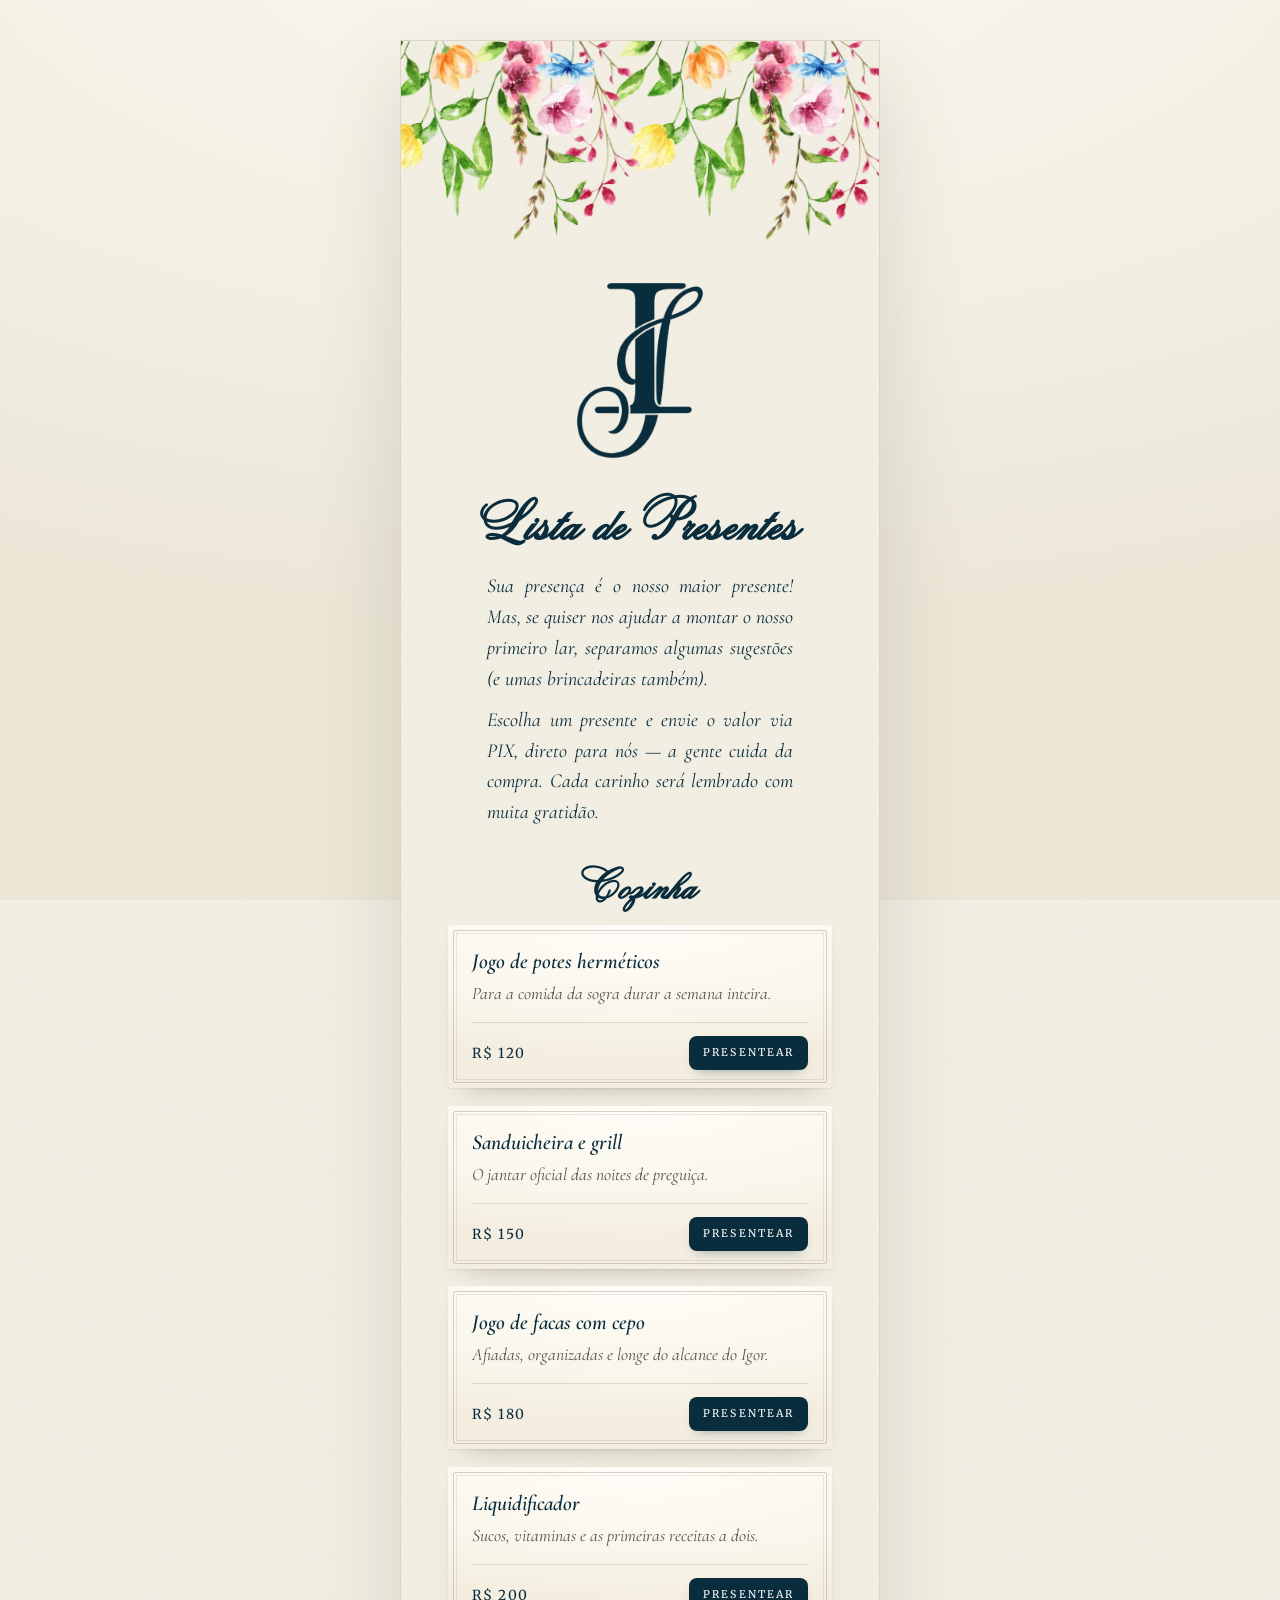
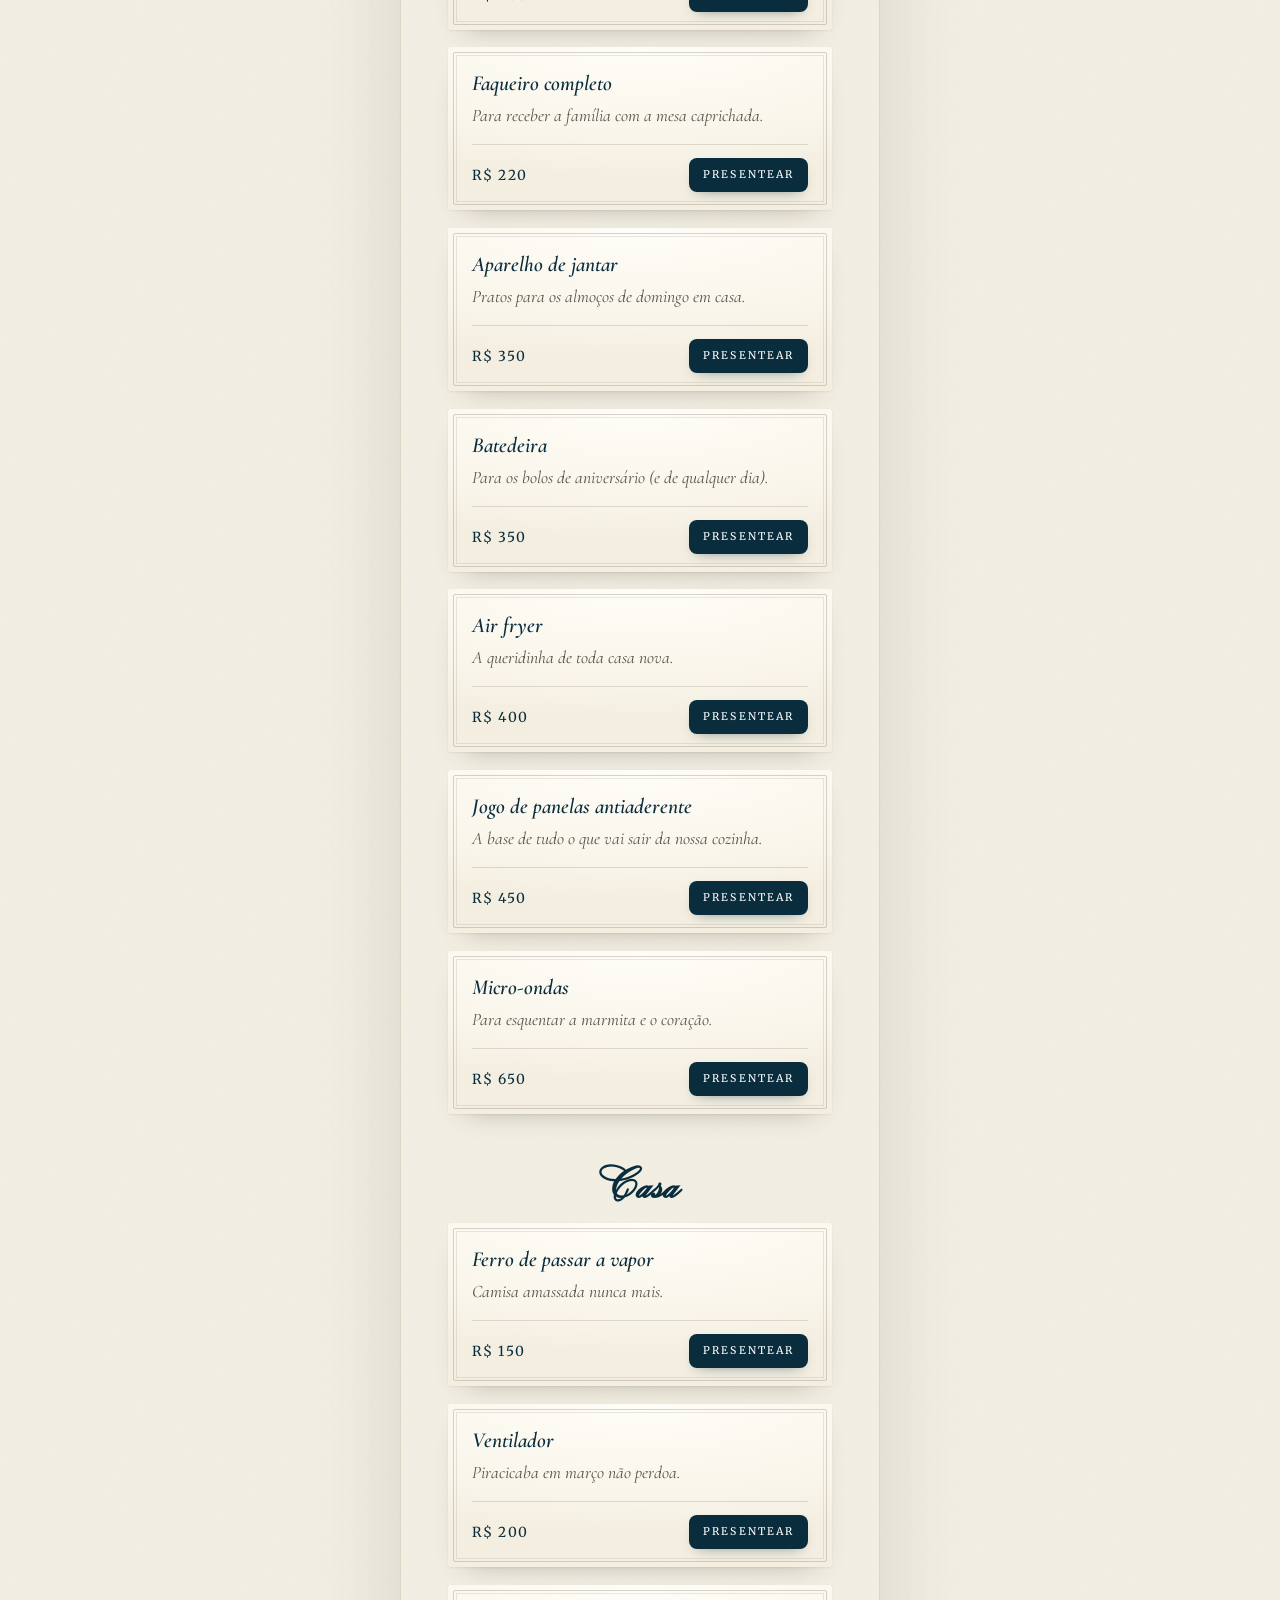
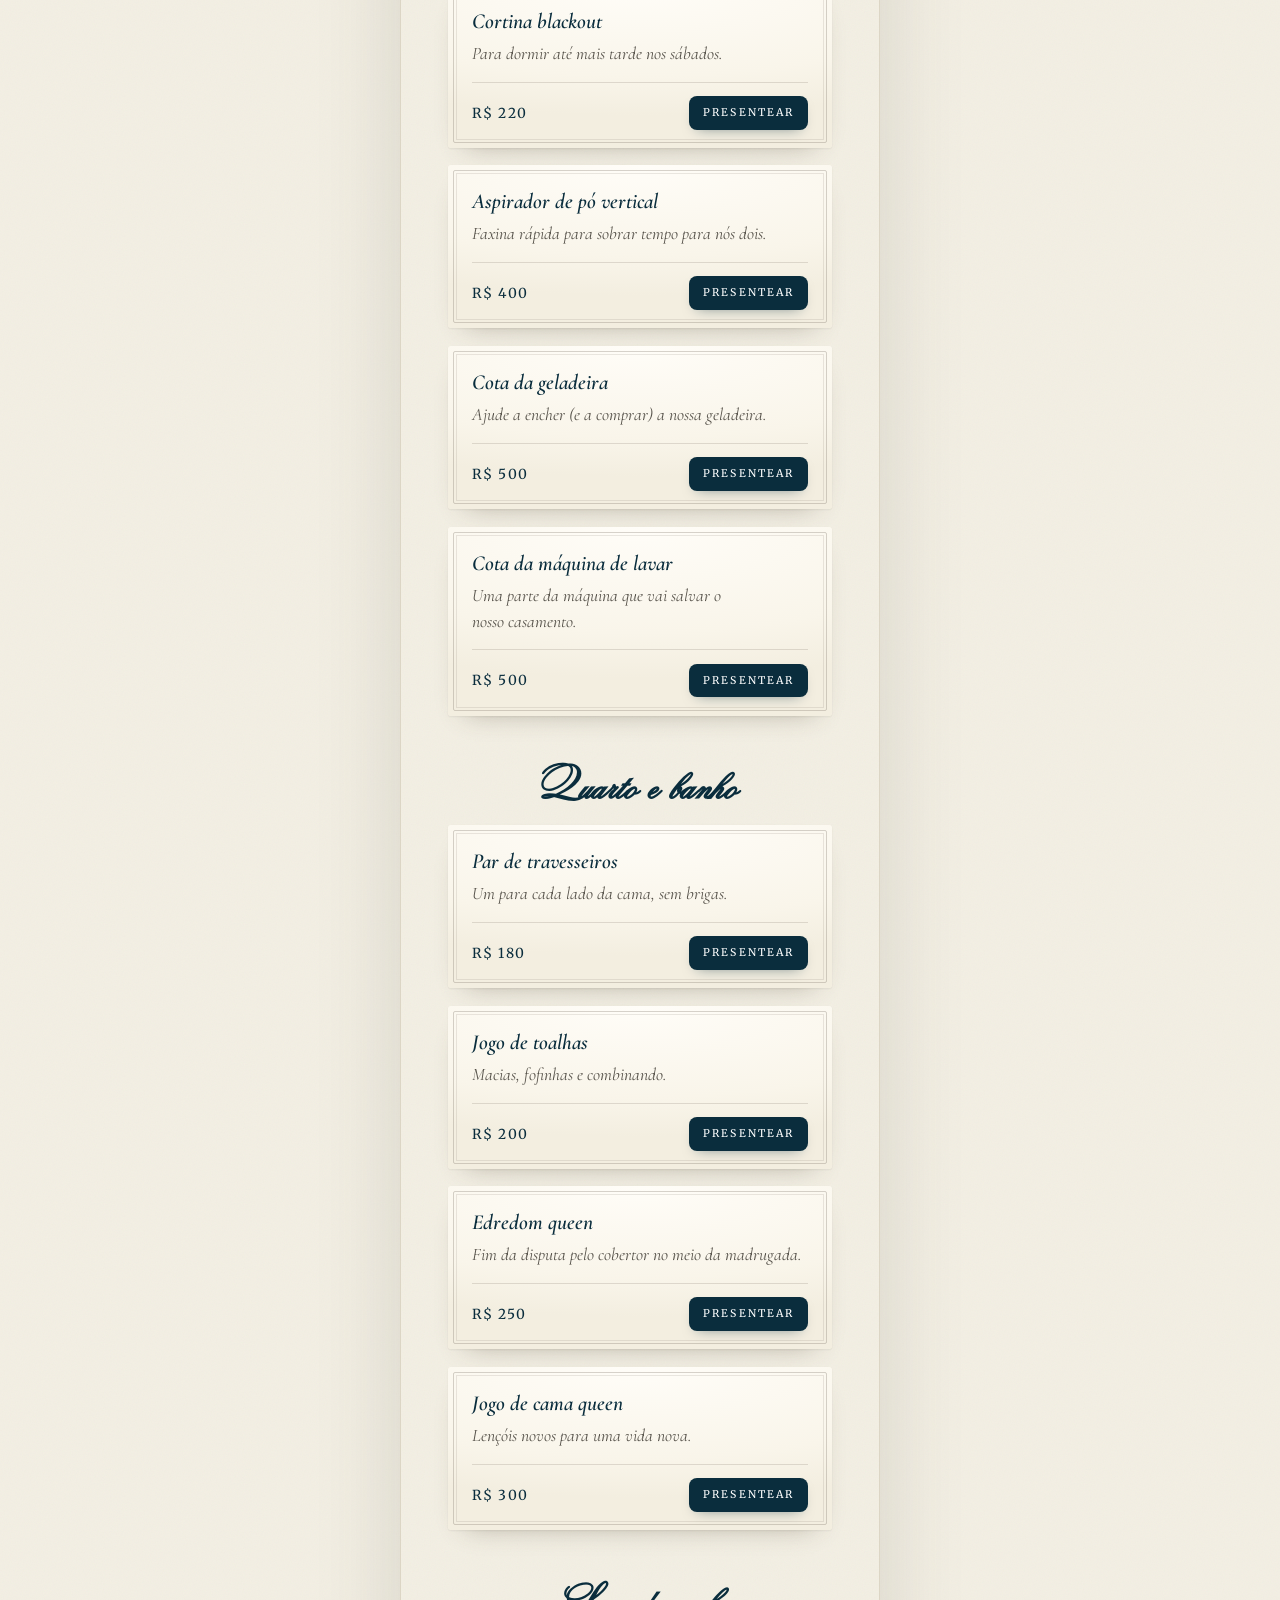
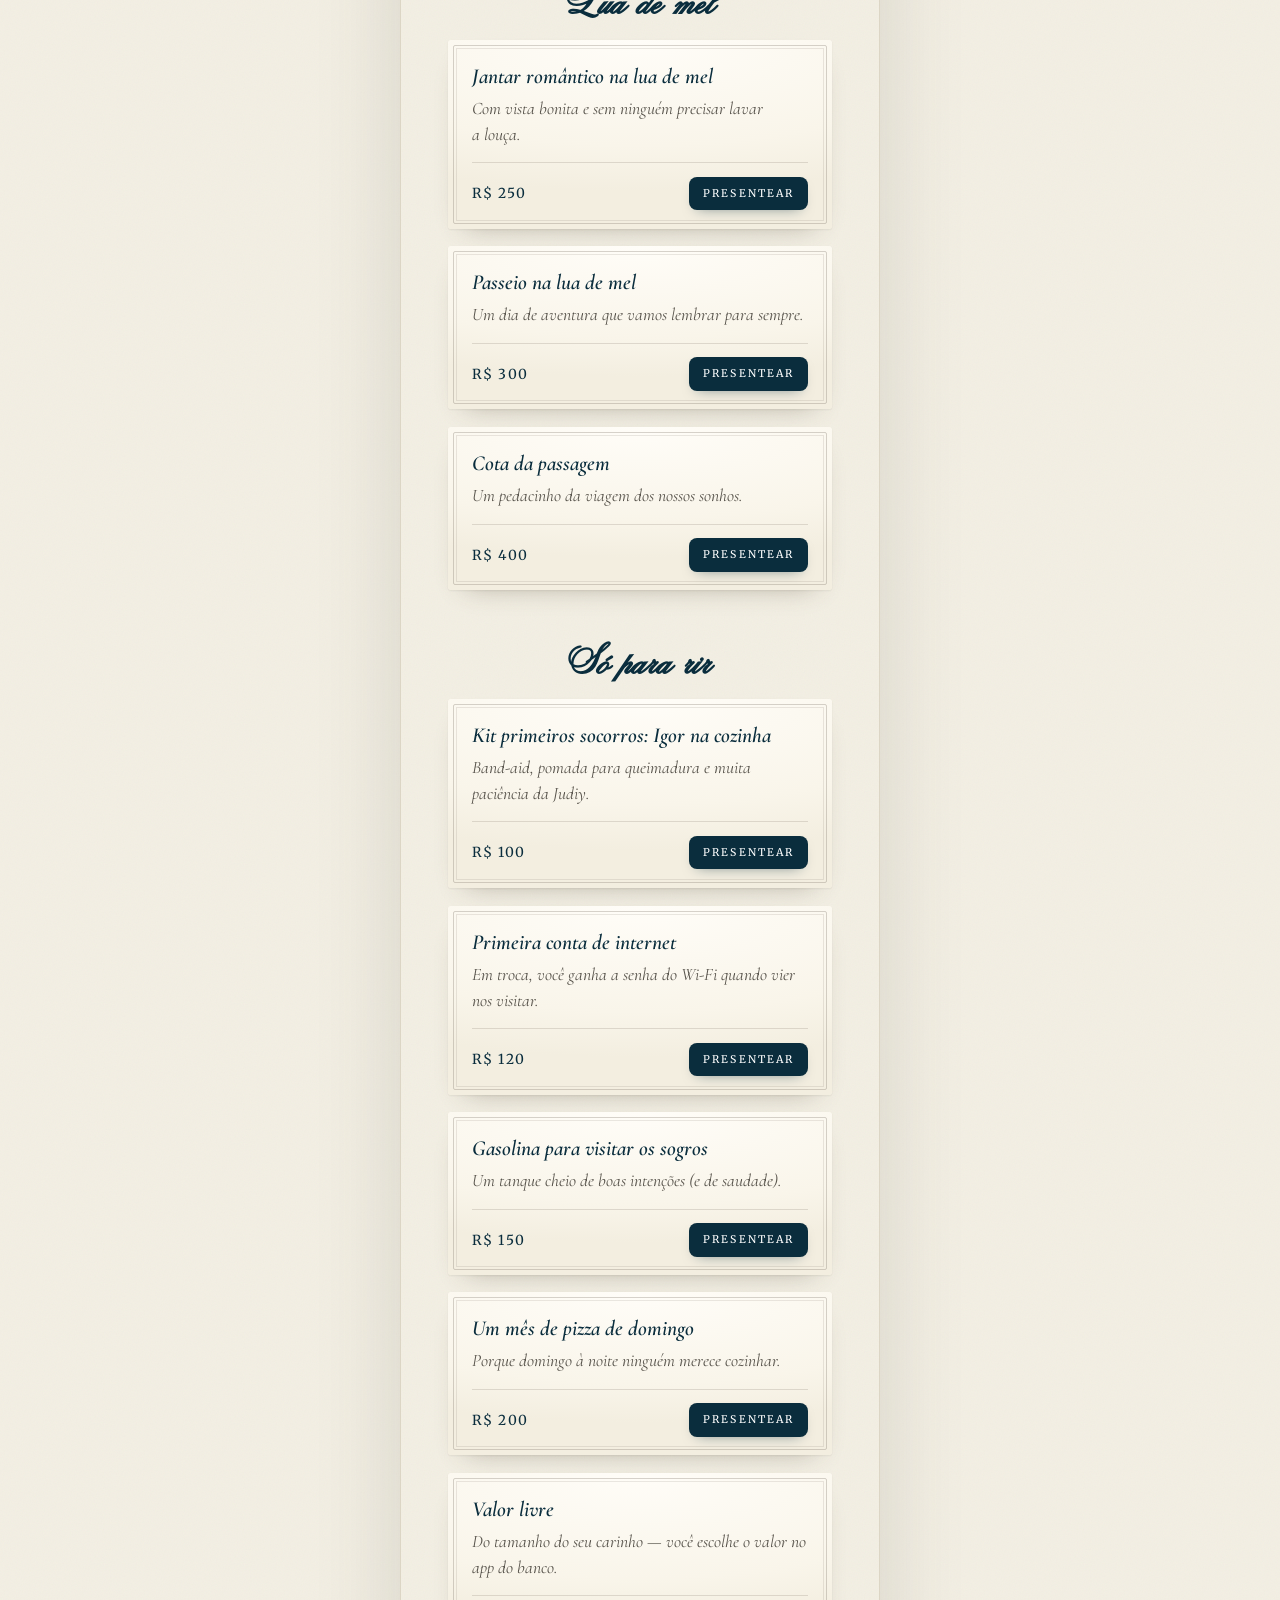
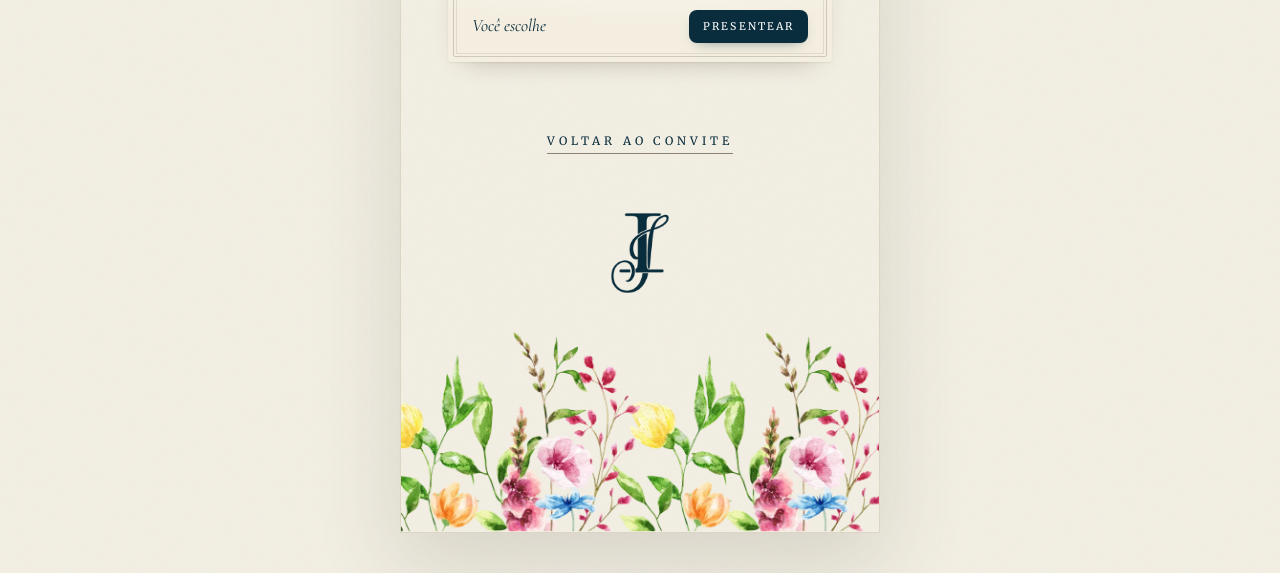
==== presentes.html @ 15fc16ef "Gift list page with PIX payments New presentes.html: gifts grouped by category (kitchen, home, bedro" ====
<!doctype html>
<html lang="pt-BR">
<head>
  <meta charset="utf-8" />
  <meta name="viewport" content="width=device-width, initial-scale=1" />
  <title>Judiy &amp; Igor · Lista de Presentes</title>
  <meta name="description" content="Lista de presentes de Judiy & Igor — presenteie os noivos via PIX." />
  <link rel="icon" href="favicon.svg" type="image/svg+xml" />

  <!-- Fonts -->
  <link rel="preconnect" href="https://fonts.googleapis.com" />
  <link rel="preconnect" href="https://fonts.gstatic.com" crossorigin />
  <link href="https://fonts.googleapis.com/css2?family=Cormorant+Garamond:ital,wght@0,400;0,500;0,600;1,400;1,500;1,700&family=Merriweather:wght@300;400;700&family=Pinyon+Script&display=swap" rel="stylesheet" />

  <!-- Styles -->
  <link rel="stylesheet" href="css/reset.css" />
  <link rel="stylesheet" href="css/tokens.css" />
  <link rel="stylesheet" href="css/styles.css" />
  <link rel="stylesheet" href="css/animations.css" />
  <link rel="stylesheet" href="css/presentes.css" />
</head>
<body>
  <main class="page" id="page">

    <!-- ---------- Cabeçalho ---------- -->
    <section class="section gifts-head reveal" aria-label="Lista de presentes">
      <img class="welcome__topo" src="assets/img/flores-topo.webp" alt="" aria-hidden="true" width="1000" height="425" decoding="async">
      <a class="welcome__logo" href="index.html" aria-label="Voltar ao convite"><img src="assets/img/logo.webp" alt="Judiy & Igor" width="355" height="480" decoding="async"></a>
      <h1 class="script-title gifts-head__title">Lista de Presentes</h1>
      <div class="gifts-head__message">
        <p class="welcome__text">
          Sua presença é o nosso maior presente! Mas, se quiser nos ajudar a montar
          o nosso primeiro lar, separamos algumas sugestões (e umas brincadeiras&nbsp;também).
        </p>
        <p class="welcome__text">
          Escolha um presente e envie o valor via PIX, direto para nós — a gente cuida
          da compra. Cada carinho será lembrado com muita&nbsp;gratidão.
        </p>
      </div>
    </section>

    <!-- ---------- Lista (preenchida por js/presentes.js) ---------- -->
    <section class="section gifts" aria-label="Presentes">
      <div class="gift-groups" id="gift-list"></div>
    </section>

    <!-- ---------- Rodapé ---------- -->
    <section class="section rsvp gifts-foot reveal" aria-label="Rodapé">
      <a class="text-link" href="index.html">Voltar ao convite</a>
      <img class="crest" src="assets/img/logo.webp" alt="" width="355" height="480" decoding="async">
      <div class="rodape-flores" aria-hidden="true"><img src="assets/img/flores-topo.webp" alt="" width="1000" height="425" loading="lazy" decoding="async"></div>
    </section>
  </main>

  <!-- ---------- Modal PIX ---------- -->
  <dialog class="pix" id="pix-dialog" aria-labelledby="pix-title">
    <div class="pix__body">
      <button class="pix__close" type="button" aria-label="Fechar">&times;</button>
      <p class="eyebrow">Você escolheu</p>
      <h2 class="pix__title" id="pix-title" tabindex="-1" autofocus></h2>
      <p class="pix__value" id="pix-value"></p>

      <div class="pix__qr" id="pix-qr" data-pix-ready></div>
      <p class="pix__hint" data-pix-ready>
        No app do seu banco, escolha <em>PIX&nbsp;→ Ler&nbsp;QR&nbsp;code</em>, ou copie o código
        abaixo e use <em>PIX Copia e&nbsp;Cola</em>.
      </p>
      <button class="btn btn--solid" id="pix-copy" type="button" data-pix-ready>Copiar código PIX</button>
      <p class="pix__key" data-pix-ready>Chave PIX: <span id="pix-key"></span></p>

      <p class="pix__hint" data-pix-soon hidden>Os dados do PIX estarão disponíveis em breve. Volte aqui mais pertinho da&nbsp;data!</p>

      <p class="signature pix__thanks">Muito obrigado!</p>
    </div>
  </dialog>

  <!-- Scripts -->
  <script src="js/config.js"></script>
  <script src="js/vendor/qrcode.js"></script>
  <script src="js/presentes.js"></script>
  <script src="js/reveal.js"></script>
</body>
</html>
---- css/tokens.css ----
/* ============================================================
   Design tokens — cores, tipografia, espaçamento
   ============================================================ */

/* Citadel Script — fonte premium (uso pessoal), auto-hospedada.
   Coloque o arquivo em assets/fonts/. Enquanto não existir, cai no fallback (Pinyon Script). */
@font-face {
  font-family: "Citadel Script";
  src: url("../assets/fonts/citadel-script.otf") format("opentype"),
       url("../assets/fonts/citadel-script.woff2") format("woff2"),
       url("../assets/fonts/citadel-script.ttf") format("truetype");
  font-weight: 400;
  font-style: normal;
  font-display: swap;
}

:root {
  /* ---- Paleta (papel marfim, taupe, marrom, tinta) ---- */
  --paper: #f3efe3;
  --paper-2: #ebe6d6;
  --paper-3: #e4ddc9;
  --taupe: #8b8175;
  --taupe-deep: #6f6559;
  /* "sage" agora é marrom — o casal pediu sem verde (mantido o nome p/ não quebrar refs) */
  --sage: #8c8175;
  --sage-deep: #6e6155;
  --sage-soft: #c2b7a5;
  --ink: #0A2D3D;
  --ink-soft: #57534b;
  --muted: #6e6a61;
  --line: #cfc7b3;

  /* metais (molduras prateadas) */
  --silver-1: #d9d9d9;
  --silver-2: #a9aaa6;
  --silver-3: #7c7d79;
  --silver-hi: #f4f4f2;

  /* ---- Tipografia (3 famílias: script + serifa + serifa caps) ---- */
  --font-script: "Citadel Script", "Pinyon Script", cursive;
  --font-calli: "Citadel Script", "Pinyon Script", cursive;
  --font-caps: "Merriweather", Georgia, serif;
  --font-body: "Cormorant Garamond", "EB Garamond", Georgia, serif;

  /* ---- Escala tipográfica ---- */
  --fs-caps-sm: 0.72rem;
  --fs-caps: 0.86rem;
  --fs-body: 1.12rem;
  --fs-body-lg: 1.28rem;
  --fs-script-sm: 2.6rem;
  --fs-script: 3.4rem;
  --fs-calli: 3.4rem;
  --fs-countdown: 2.6rem;

  /* letter-spacing p/ caps gravadas */
  --track-caps: 0.28em;
  --track-caps-sm: 0.34em;

  /* ---- Layout ---- */
  --page-max: 30rem;      /* ~480px — leitura de microsite */
  --gutter: 1.5rem;
  --section-y: 5rem;
  --radius: 3px;

  /* ---- Movimento ---- */
  --ease: cubic-bezier(0.22, 0.61, 0.36, 1);
  --reveal-dur: 0.9s;
}

@media (min-width: 40rem) {
  :root {
    --fs-calli: 4rem;
    --fs-countdown: 2.9rem;
    --section-y: 6rem;
  }
}
---- css/styles.css ----
/* ============================================================
   styles.css — layout + seções (mobile-first)
   ============================================================ */

/* ---------- Base ---------- */
body {
  text-wrap: pretty; /* evita palavra sozinha na última linha (navegadores novos) */
  font-family: var(--font-body);
  font-size: var(--fs-body);
  color: var(--ink);
  background-color: var(--paper);
  background-image:
    radial-gradient(120% 80% at 50% -10%, #faf7ee 0%, var(--paper) 55%, var(--paper-2) 100%),
    url("data:image/svg+xml,%3Csvg xmlns='http://www.w3.org/2000/svg' width='140' height='140'%3E%3Cfilter id='n'%3E%3CfeTurbulence type='fractalNoise' baseFrequency='0.85' numOctaves='2' stitchTiles='stitch'/%3E%3C/filter%3E%3Crect width='100%25' height='100%25' filter='url(%23n)' opacity='0.045'/%3E%3C/svg%3E");
  background-attachment: fixed, scroll;
}

body.is-locked {
  overflow: hidden;
  height: 100vh;
}

.svg-sprite {
  position: absolute;
  width: 0;
  height: 0;
  overflow: hidden;
}

html {
  scroll-behavior: smooth;
}
@media (prefers-reduced-motion: reduce) {
  html { scroll-behavior: auto; }
}

/* ---------- Typographic helpers ---------- */
.eyebrow {
  font-family: var(--font-caps);
  text-transform: uppercase;
  letter-spacing: var(--track-caps);
  font-size: var(--fs-caps-sm);
  color: var(--ink);
  font-weight: 500;
}

.script-title {
  font-family: var(--font-calli);
  font-weight: 700;
  font-size: var(--fs-calli);
  line-height: 0.95;
  color: var(--ink);
  font-variant-ligatures: common-ligatures;
}

.signature {
  font-family: var(--font-script);
  font-size: clamp(1.9rem, 8.5vw, 3.2rem);
  line-height: 1.25;
  color: var(--ink);
  margin-top: 0.15em;
  padding-inline: 0.3em;
  max-width: 100%;
  white-space: nowrap;
}

/* ampersand inside script names — Citadel Script (mesma fonte do nome) */
.amp {
  font-family: var(--font-script);
  font-style: normal;
}

.info-lead {
  font-family: var(--font-body);
  font-style: italic;
  font-size: var(--fs-body-lg);
  color: var(--ink);
}
.info-body {
  font-style: italic;
  color: var(--ink);
  line-height: 1.7;
}

/* CTA link (CLICK HERE) */
.btn {
  display: inline-block;
  font-family: var(--font-caps);
  text-transform: uppercase;
  letter-spacing: var(--track-caps-sm);
  font-size: var(--fs-caps-sm);
  color: var(--ink);
  padding: 0.5em 0.2em 0.35em;
  border-bottom: 1px solid var(--sage);
  transition: color 0.3s var(--ease), border-color 0.3s var(--ease), letter-spacing 0.3s var(--ease);
}
.btn:hover,
.btn:focus-visible {
  color: var(--ink);
  border-color: var(--ink);
  letter-spacing: calc(var(--track-caps-sm) + 0.04em);
}

/* ---------- Page & sections ---------- */
.page {
  max-width: var(--page-max);
  margin: 0 auto;
}

.section {
  padding: var(--section-y) var(--gutter);
  text-align: center;
  display: flex;
  flex-direction: column;
  align-items: center;
  gap: 1rem;
}

/* ============================================================
   Envelope gate
   ============================================================ */
.gate {
  position: fixed;
  inset: 0;
  z-index: 100;
  display: grid;
  place-items: center;
  padding: 2rem 1.5rem;
  background:
    radial-gradient(100% 75% at 50% 40%, #33322e 0%, #1c1b18 55%, #0d0c0b 100%);
  opacity: 1;
  /* espera a aba abrir, o cartão sair e o envelope sair de cena */
  transition: opacity 0.6s var(--ease) 2.1s;
}
/* o envelope sai de cena antes do fundo esmaecer — assim a página
   nunca aparece "através" do envelope semitransparente */
.gate.is-leaving .envelope {
  opacity: 0;
  transform: translateY(-14px) scale(0.97);
  transition: opacity 0.4s ease 1.85s, transform 0.5s var(--ease) 1.85s;
}
.gate__eyebrow,
.gate__names,
.gate__divider,
.gate__hint { transition: opacity 0.4s var(--ease); }
.gate.is-leaving :is(.gate__eyebrow, .gate__names, .gate__divider, .gate__hint) {
  opacity: 0;
  animation: none;
}

.gate.is-leaving {
  opacity: 0;
  pointer-events: none;
}
.gate[hidden] { display: none; }

.gate__inner {
  display: flex;
  flex-direction: column;
  align-items: center;
  gap: 1.2rem;
  text-align: center;
  color: #f2efe6;
}
.gate__eyebrow { color: #cbc7ba; }
.gate__hint {
  color: #cbc7ba;
  animation: pulse 2.4s ease-in-out infinite;
}
.gate__names {
  font-family: var(--font-script);
  font-weight: 400;
  font-size: clamp(2.1rem, 10vw, 4.4rem);
  line-height: 1.1;
  color: #f5f2ea;
  text-shadow: 0 2px 22px rgba(0, 0, 0, 0.4);
  padding-inline: 0.15em;
  max-width: 100%;
  white-space: nowrap;
}
.gate__divider {
  width: min(70%, 220px);
  height: auto;
  color: #9a9488;
  margin-top: 0.4rem;
}

/* the envelope object */
.envelope {
  position: relative;
  width: min(82vw, 350px);
  aspect-ratio: 1.42 / 1;
  margin: 0.6rem 0;
  perspective: 1100px;
  filter: drop-shadow(0 26px 44px rgba(0, 0, 0, 0.55));
  transition: transform 0.6s var(--ease);
}
.envelope:hover { transform: translateY(-5px); }

/* Camadas, de trás pra frente (como um envelope de papel visto pelo lado da aba):
   back (interior) → card (cartão dentro) → front (dobras laterais) → lip (dobra de baixo) → flap (aba + selo) */
.envelope__back {
  position: absolute;
  inset: 0;
  border-radius: 3px;
  background: linear-gradient(180deg, #ddd5c1 0%, #e8e1cf 45%, #efe9da 100%);
  box-shadow: inset 0 10px 16px -10px rgba(80, 70, 52, 0.28);
  z-index: 1;
}

/* cartão do convite — sai de dentro quando a aba abre */
.envelope__card {
  position: absolute;
  left: 7%;
  right: 7%;
  top: 6%;
  height: 88%;
  border-radius: 3px;
  background: radial-gradient(120% 80% at 50% 0%, #fffdf8 0%, #f9f5ea 70%, #f3eee0 100%);
  box-shadow: 0 -2px 10px rgba(80, 70, 52, 0.18);
  z-index: 2;
  display: flex;
  justify-content: center;
  overflow: hidden;
  /* logo logo abaixo das flores (faixa = 86% da largura × 265/1000) */
  padding-top: 24.5%;
  transition: transform 0.95s var(--ease) 0.75s;
}
/* mesmas flores da home — só a parte de cima (os botões), com as hastes
   esmaecendo, para caber no trecho do cartão que sai do envelope */
.envelope__card-flores {
  position: absolute;
  top: 0;
  left: 0;
  width: 100%;
  height: auto;
  aspect-ratio: 1000 / 265;
  object-fit: cover;
  object-position: top;
  -webkit-mask-image: linear-gradient(180deg, #000 72%, transparent 100%);
  mask-image: linear-gradient(180deg, #000 72%, transparent 100%);
  z-index: 1;
}
.envelope__card::before {
  /* fio duplo de papelaria */
  content: "";
  position: absolute;
  inset: 5px;
  border: 1px solid rgba(139, 129, 117, 0.35);
  outline: 1px solid rgba(139, 129, 117, 0.18);
  outline-offset: -4px;
  border-radius: 2px;
}
.envelope__card-logo {
  width: 17%;
  height: auto;
  align-self: flex-start;
}
.envelope.is-open .envelope__card { transform: translateY(-47%); }

/* dobras laterais: tudo menos o triângulo de cima (a boca do envelope) */
.envelope__front {
  position: absolute;
  inset: 0;
  border-radius: 3px;
  clip-path: polygon(0 0, 50% 52%, 100% 0, 100% 100%, 0 100%);
  background: radial-gradient(120% 90% at 50% 0%, #fdfbf5 0%, #f4eee0 55%, #ece5d3 100%);
  z-index: 3;
}

.envelope__lip {
  position: absolute;
  left: 0;
  bottom: 0;
  width: 100%;
  height: 56%;
  clip-path: polygon(0 100%, 100% 100%, 50% 0);
  background: linear-gradient(180deg, #f2ecdd 0%, #e5ddca 100%);
  z-index: 4;
}

/* aba: duas faces (fora / forro) + o selo preso na ponta */
.envelope__flap {
  position: absolute;
  left: 0;
  top: 0;
  width: 100%;
  height: 55%;
  transform-origin: top center;
  transform-style: preserve-3d;
  transform: rotateX(0deg);
  z-index: 6;
  transition: transform 1s cubic-bezier(0.55, 0.05, 0.3, 1), z-index 0s linear 0.55s;
}
.envelope.is-open .envelope__flap {
  transform: rotateX(-180deg);
  z-index: 0;
}
.envelope__flap-outer,
.envelope__flap-inner {
  position: absolute;
  inset: 0;
  clip-path: polygon(0 0, 100% 0, 50% 100%);
  backface-visibility: hidden;
  -webkit-backface-visibility: hidden;
}
.envelope__flap-outer {
  background: linear-gradient(178deg, #f8f4e9 0%, #efe8d7 62%, #e2dac6 100%);
}
.envelope__flap-inner {
  /* forro da aba — aparece quando ela vira */
  background: linear-gradient(0deg, #e9e2d0 0%, #ddd5c1 100%);
  /* espelha na horizontal (o triângulo é simétrico): a própria aba já
     vira na vertical ao abrir — espelhar em X aqui deixava a ponta pra baixo */
  transform: rotateY(180deg);
}

/* lacre de cera — preso na ponta da aba, sai inteiro junto com ela */
.envelope__seal {
  position: absolute;
  left: 50%;
  top: 100%;
  width: 22%;
  aspect-ratio: 1;
  transform: translate(-50%, -50%) translateZ(1px);
  backface-visibility: hidden;
  -webkit-backface-visibility: hidden;
  pointer-events: none;
  filter:
    drop-shadow(0 1px 1px rgba(18, 32, 70, 0.35))
    drop-shadow(0 4px 7px rgba(70, 60, 42, 0.32));
}
.envelope__seal img {
  display: block;
  width: 100%;
  height: 100%;
}

/* brilho que passa pela cera no hover */
.envelope__seal::after {
  content: "";
  position: absolute;
  inset: 0;
  background: linear-gradient(115deg, transparent 38%, rgba(255, 255, 255, 0.34) 50%, transparent 62%) no-repeat;
  background-size: 260% 100%;
  background-position: 130% 0;
  -webkit-mask: url("../assets/img/selo.webp") center / contain no-repeat;
  mask: url("../assets/img/selo.webp") center / contain no-repeat;
  transition: background-position 0.9s var(--ease);
}
.envelope:hover .envelope__seal::after { background-position: -30% 0; }

/* ============================================================
   Welcome
   ============================================================ */
.welcome { padding-top: 0; gap: 1.4rem; }
/* flores do topo: de ponta a ponta, encostadas no topo da página */
.welcome__topo {
  display: block;
  align-self: stretch;
  width: auto;
  max-width: none;
  height: auto;
  margin-inline: calc(-1 * var(--gutter));
}
/* logo entre as flores e o texto: 1.4rem (gap) + 0.6rem de cada lado */
.welcome__logo {
  display: block;
  width: min(34%, 140px);
  height: auto;
  margin-block: 0.6rem;
}
.welcome__message {
  display: flex;
  flex-direction: column;
  gap: 0.65rem;
  width: min(92%, 34ch);
}
.locket { width: min(92%, 360px); }
.locket__photo {
  width: 100%;
  height: auto;
  border-radius: 6px;
  filter: drop-shadow(0 16px 28px rgba(70, 66, 58, 0.24));
}
.locket__svg { width: min(83%, 300px); height: auto; margin: 0 auto; }
.locket__svg[hidden] { display: none; }
.welcome__text {
  font-style: italic;
  font-size: 1.24rem;
  color: var(--ink);
  line-height: 1.55;
  text-align: justify;
  text-align-last: left;
}
.welcome__text--em { color: var(--ink); }
.welcome__quote {
  margin-top: 0.5rem;
  font-style: italic;
  font-weight: 700;
  font-size: var(--fs-body-lg);
  color: var(--ink);
  line-height: 1.4;
}
.welcome__signoff { margin-top: 0.6rem; }

/* ============================================================
   Countdown
   ============================================================ */
.countdown { gap: 0.9rem; padding-block: 3.2rem; }
.cd-arranjo-frame { width: min(86%, 340px); }
.cd-arranjo {
  display: block;
  width: 100%;
  height: auto;
  opacity: 0.9;
}
.cd-arranjo--flip { transform: rotate(180deg); }
.countdown__title {
  font-size: clamp(1.55rem, 6.6vw, 2.2rem);
  color: var(--ink);
  white-space: nowrap;
}

.countdown__clock {
  display: flex;
  align-items: flex-start;
  justify-content: center;
  gap: 0.5rem;
  color: var(--ink);
}
.cd-unit {
  display: flex;
  flex-direction: column;
  align-items: center;
  min-width: 3.4rem;
}
.cd-num {
  font-family: var(--font-body);
  font-weight: 600;
  font-size: var(--fs-countdown);
  line-height: 1;
  font-variant-numeric: tabular-nums;
  color: var(--ink);
}
.cd-label {
  font-family: var(--font-caps);
  text-transform: uppercase;
  letter-spacing: 0.16em;
  font-size: 0.6rem;
  color: var(--ink);
  margin-top: 0.5rem;
}
.cd-colon {
  font-size: calc(var(--fs-countdown) * 0.8);
  color: var(--ink);
  line-height: 1.1;
}

/* ============================================================
   The Details (CTA card)
   ============================================================ */
.details {
  background: var(--ink);
  color: var(--paper);
  gap: 1.1rem;
  padding-block: 2.6rem;
}
.details__title {
  font-family: var(--font-body);
  font-weight: 400;
  font-size: 1.45rem;
  text-transform: uppercase;
  letter-spacing: 0.3em;
  margin-right: -0.3em; /* compensa o tracking da última letra p/ centralizar */
  color: var(--paper);
}
.details__rule {
  display: block;
  width: 2.8rem;
  height: 1px;
  background: currentColor;
  opacity: 0.7;
}
.details__text {
  font-family: var(--font-body);
  font-size: 1.45rem;
  line-height: 1.3;
  color: var(--paper);
}
.details__text em { font-style: italic; }

/* ============================================================
   Our Story
   ============================================================ */
.story {
  background: var(--ink);
  color: #f3efe4;
  gap: 1.4rem;
}
.story .script-title { color: #f4f1e8; }
.story__message {
  display: flex;
  flex-direction: column;
  gap: 0.65rem;
  width: min(92%, 32ch);
}
.story__text {
  font-style: italic;
  font-size: 1.24rem;
  line-height: 1.55;
  color: #ece7db;
  text-align: justify;
  text-align-last: left;
}
.story__quote {
  margin-top: 0.4rem;
  display: flex;
  flex-direction: column;
  align-items: center;
  gap: 0.5rem;
  font-style: italic;
  font-weight: 700;
  font-size: var(--fs-body-lg);
  line-height: 1.4;
  color: #f6f3ea;
}
.story__cite {
  font-family: var(--font-caps);
  font-style: normal;
  font-weight: 400;
  text-transform: uppercase;
  letter-spacing: 0.14em;
  font-size: 0.66rem;
  color: #d9d3c4;
}

/* ============================================================
   Date & Location
   ============================================================ */
.dateloc { gap: 1.4rem; }
.dateloc__title { margin-bottom: 0.6rem; }
.info-block { display: flex; flex-direction: column; gap: 0.35rem; }
.dateloc__photo {
  width: min(84%, 300px);
  height: auto;
  margin-top: 0.4rem;
}
.dateloc__maplink {
  display: inline-block;
  margin-top: 0.9rem;
  font-family: var(--font-caps);
  text-transform: uppercase;
  letter-spacing: var(--track-caps-sm);
  font-size: var(--fs-caps-sm);
  color: var(--ink);
  border-bottom: 1px solid var(--taupe);
  padding-bottom: 0.2em;
  transition: color 0.3s var(--ease), border-color 0.3s var(--ease);
}
.dateloc__maplink:hover,
.dateloc__maplink:focus-visible {
  color: var(--ink);
  border-color: var(--ink);
}

/* ============================================================
   Timeline
   ============================================================ */
.timeline__title { margin-bottom: 1rem; color: var(--ink); }
.tl-grid {
  display: grid;
  grid-template-columns: repeat(2, 1fr);
  gap: 2.6rem 1.2rem;
  width: 100%;
  max-width: 24rem;
}
.tl-item {
  display: flex;
  flex-direction: column;
  align-items: center;
  gap: 0.35rem;
  color: var(--ink);
}
.tl-icon {
  width: 7rem;
  height: 7rem;
  object-fit: contain;
  margin-bottom: 0.3rem;
}
.tl-time {
  font-family: var(--font-caps);
  letter-spacing: 0.14em;
  font-size: 0.82rem;
  color: var(--ink);
  order: 2;
}
.tl-label {
  font-style: italic;
  font-weight: 500;
  font-size: 1.34rem;
  color: var(--ink);
  order: 1;
}

/* ============================================================
   Presentes (chamada p/ presentes.html)
   ============================================================ */
.gifts-cta { gap: 1.1rem; padding-bottom: 3.5rem; }
.gifts-cta__text {
  width: min(92%, 32ch);
  font-style: italic;
  font-size: 1.24rem;
  line-height: 1.55;
  color: var(--ink);
}

/* ============================================================
   RSVP
   ============================================================ */
.rsvp {
  padding-top: 1rem;
  padding-bottom: 0; /* as flores do rodapé encostam no fim da página */
  gap: 4.5rem; /* espaço entre o botão e o logo final */
}
.btn--solid {
  font-size: var(--fs-caps);
  letter-spacing: 0.08em;
  text-transform: none;
  color: #fff;
  background: var(--ink);
  padding: 1em 2.2em;
  border: 0;
  border-radius: 10px;
  box-shadow: 0 6px 18px -8px rgba(10, 45, 61, 0.55);
  transition: background-color 0.3s var(--ease), transform 0.3s var(--ease), box-shadow 0.3s var(--ease);
}
.btn--solid:hover,
.btn--solid:focus-visible {
  color: #fff;
  background: #134359;
  letter-spacing: 0.08em;
  transform: translateY(-1px);
  box-shadow: 0 10px 22px -10px rgba(10, 45, 61, 0.6);
}

/* ============================================================
   Logo final (dentro da seção RSVP)
   ============================================================ */
.crest {
  display: block;
  width: min(18%, 64px);
  height: auto;
  margin-inline: auto;
}
/* flores do topo espelhadas no rodapé, de ponta a ponta
   (o flip fica no <img>: o wrapper recebe o transform da animação .reveal) */
.rodape-flores {
  align-self: stretch;
  margin-inline: calc(-1 * var(--gutter));
  margin-top: -1.5rem;
}
.rodape-flores img {
  display: block;
  width: 100%;
  height: auto;
  transform: scaleY(-1);
}

/* ---------- Desktop framing ---------- */
@media (min-width: 40rem) {
  .page {
    margin: 2.5rem auto;
    box-shadow: 0 30px 80px rgba(70, 66, 58, 0.16);
    background-color: var(--paper);
    background-image:
      url("data:image/svg+xml,%3Csvg xmlns='http://www.w3.org/2000/svg' width='140' height='140'%3E%3Cfilter id='n'%3E%3CfeTurbulence type='fractalNoise' baseFrequency='0.85' numOctaves='2' stitchTiles='stitch'/%3E%3C/filter%3E%3Crect width='100%25' height='100%25' filter='url(%23n)' opacity='0.05'/%3E%3C/svg%3E");
    border: 1px solid rgba(207, 199, 179, 0.6);
  }
}
---- css/animations.css ----
/* ============================================================
   animations.css — reveal no scroll, pulse, reduced-motion
   ============================================================ */

/* Reveal ao rolar: estado inicial */
.reveal {
  opacity: 0;
  transform: translateY(28px);
  transition:
    opacity var(--reveal-dur) var(--ease),
    transform var(--reveal-dur) var(--ease);
  will-change: opacity, transform;
}
.reveal.is-visible {
  opacity: 1;
  transform: none;
}

/* Elementos internos com leve atraso escalonado */
.reveal > * {
  opacity: 0;
  transform: translateY(16px);
  transition:
    opacity 0.7s var(--ease),
    transform 0.7s var(--ease);
}
.reveal.is-visible > * {
  opacity: 1;
  transform: none;
}
.reveal.is-visible > *:nth-child(2) { transition-delay: 0.08s; }
.reveal.is-visible > *:nth-child(3) { transition-delay: 0.16s; }
.reveal.is-visible > *:nth-child(4) { transition-delay: 0.24s; }
.reveal.is-visible > *:nth-child(5) { transition-delay: 0.32s; }
.reveal.is-visible > *:nth-child(6) { transition-delay: 0.40s; }
.reveal.is-visible > *:nth-child(n + 7) { transition-delay: 0.48s; }

/* Dica pulsante no envelope */
@keyframes pulse {
  0%, 100% { opacity: 0.55; }
  50% { opacity: 1; }
}

/* ---------- Respeita prefers-reduced-motion ---------- */
@media (prefers-reduced-motion: reduce) {
  .reveal,
  .reveal > * {
    opacity: 1 !important;
    transform: none !important;
    transition: none !important;
  }
  .gate,
  .gate__hint,
  .envelope,
  .envelope__flap,
  .envelope__card {
    transition: opacity 0.3s ease !important;
    animation: none !important;
  }
  .envelope.is-open .envelope__flap { transform: rotateX(-180deg); }
  .envelope__seal::after { display: none; }
}
---- css/presentes.css ----
/* ============================================================
   presentes.css — página da lista de presentes (presentes.html)
   Reaproveita tokens/estilos do convite; aqui só o que é novo.
   ============================================================ */

/* ---------- Cabeçalho ---------- */
.gifts-head { padding-top: 0; padding-bottom: 2.4rem; gap: 1.4rem; }
.gifts-head .welcome__logo img { display: block; width: 100%; height: auto; }
.gifts-head__title {
  font-size: clamp(2.3rem, 10.5vw, 3.4rem);
  white-space: nowrap;
}
.gifts-head__message {
  display: flex;
  flex-direction: column;
  gap: 0.65rem;
  width: min(92%, 34ch);
}

/* ---------- Lista ---------- */
.gifts { padding-top: 0; padding-bottom: 3.5rem; }
.gift-groups {
  display: flex;
  flex-direction: column;
  gap: 3.2rem;
  width: 100%;
  align-items: center;
}
.gift-group {
  display: flex;
  flex-direction: column;
  align-items: center;
  gap: 1.2rem;
  width: 100%;
}
.gift-group__title { font-size: clamp(2rem, 9vw, 2.6rem); }
.gift-list {
  display: flex;
  flex-direction: column;
  gap: 1.1rem;
  width: 100%;
  max-width: 24rem;
}

/* cada presente = um cartãozinho de papelaria (mesmo fio duplo do envelope) */
.gift {
  position: relative;
  display: flex;
  flex-direction: column;
  gap: 0.4rem;
  padding: 1.5rem 1.5rem 1.15rem;
  text-align: left;
  border-radius: var(--radius);
  background: radial-gradient(120% 80% at 50% 0%, #fffdf8 0%, #f9f5ea 70%, #f3eee0 100%);
  box-shadow: 0 12px 26px -18px rgba(70, 60, 42, 0.45), 0 1px 2px rgba(70, 60, 42, 0.08);
}
.gift::before {
  content: "";
  position: absolute;
  inset: 5px;
  border: 1px solid rgba(139, 129, 117, 0.35);
  outline: 1px solid rgba(139, 129, 117, 0.18);
  outline-offset: -4px;
  border-radius: 2px;
  pointer-events: none;
}
.gift__name {
  font-style: italic;
  font-weight: 600;
  font-size: 1.34rem;
  line-height: 1.2;
  color: var(--ink);
}
.gift__desc {
  font-style: italic;
  font-size: 1.1rem;
  line-height: 1.45;
  color: var(--ink-soft);
}
.gift__foot {
  display: flex;
  align-items: center;
  justify-content: space-between;
  gap: 1rem;
  margin-top: 0.55rem;
  padding-top: 0.85rem;
  border-top: 1px solid rgba(139, 129, 117, 0.25);
}
.gift__price {
  font-family: var(--font-caps);
  font-size: 0.86rem;
  letter-spacing: 0.1em;
  color: var(--ink);
}
.gift--free .gift__price {
  font-family: var(--font-body);
  font-style: italic;
  font-size: 1.1rem;
  letter-spacing: 0;
}
.gift__btn {
  flex-shrink: 0;
  font-family: var(--font-caps);
  font-size: 0.66rem;
  text-transform: uppercase;
  letter-spacing: 0.2em;
  color: #fff;
  background: var(--ink);
  padding: 0.85em 1.3em 0.8em;
  border-radius: 8px;
  box-shadow: 0 6px 14px -8px rgba(10, 45, 61, 0.55);
  transition: background-color 0.3s var(--ease), transform 0.3s var(--ease);
}
.gift__btn:hover,
.gift__btn:focus-visible {
  background: #134359;
  transform: translateY(-1px);
}

/* ---------- Rodapé ---------- */
.text-link {
  display: inline-block;
  font-family: var(--font-caps);
  text-transform: uppercase;
  letter-spacing: var(--track-caps-sm);
  font-size: var(--fs-caps-sm);
  color: var(--ink);
  border-bottom: 1px solid var(--taupe);
  padding-bottom: 0.2em;
  transition: border-color 0.3s var(--ease);
}
.text-link:hover,
.text-link:focus-visible { border-color: var(--ink); }
.gifts-foot { gap: 3.5rem; }

/* ---------- Modal PIX ---------- */
.pix {
  width: min(calc(100vw - 2rem), 24rem);
  max-height: calc(100dvh - 2rem);
  margin: auto;
  padding: 0;
  border: 0;
  border-radius: 6px;
  color: var(--ink);
  background: radial-gradient(120% 70% at 50% 0%, #fffdf8 0%, var(--paper) 100%);
  box-shadow: 0 30px 70px -20px rgba(0, 0, 0, 0.55);
  overflow: auto;
}
.pix::backdrop {
  background: rgba(13, 12, 11, 0.62);
  backdrop-filter: blur(2px);
}
.pix[open] { animation: pix-in 0.45s var(--ease); }
@keyframes pix-in {
  from { opacity: 0; transform: translateY(18px) scale(0.98); }
  to { opacity: 1; transform: none; }
}
.pix__body {
  position: relative;
  display: flex;
  flex-direction: column;
  align-items: center;
  gap: 0.75rem;
  padding: 2.2rem 1.5rem 1.6rem;
  text-align: center;
}
.pix__close {
  position: absolute;
  top: 0.4rem;
  right: 0.7rem;
  width: 2.2rem;
  height: 2.2rem;
  font-size: 1.7rem;
  line-height: 1;
  color: var(--taupe-deep);
}
.pix__close:hover,
.pix__close:focus-visible { color: var(--ink); }
.pix__title {
  font-style: italic;
  font-weight: 600;
  font-size: 1.4rem;
  line-height: 1.2;
}
.pix__title:focus { outline: none; } /* recebe o foco ao abrir (leitor de tela), sem moldura */
.pix__value {
  font-family: var(--font-caps);
  font-size: 1rem;
  letter-spacing: 0.12em;
  margin-bottom: 0.3rem;
}
.pix__qr {
  width: min(62vw, 210px);
  aspect-ratio: 1;
  padding: 12px;
  background: #fff;
  border-radius: 4px;
  box-shadow: 0 0 0 1px rgba(139, 129, 117, 0.3);
}
.pix__qr svg { display: block; width: 100%; height: 100%; }
.pix__hint {
  font-style: italic;
  font-size: 1.05rem;
  line-height: 1.4;
  color: var(--ink-soft);
  max-width: 30ch;
}
.pix__key {
  font-size: 0.95rem;
  color: var(--ink-soft);
  word-break: break-all;
}
.pix [hidden] { display: none; }
.pix__thanks { font-size: clamp(1.8rem, 8vw, 2.4rem); margin-top: 0.2rem; }

@media (prefers-reduced-motion: reduce) {
  .pix[open] { animation: none; }
}
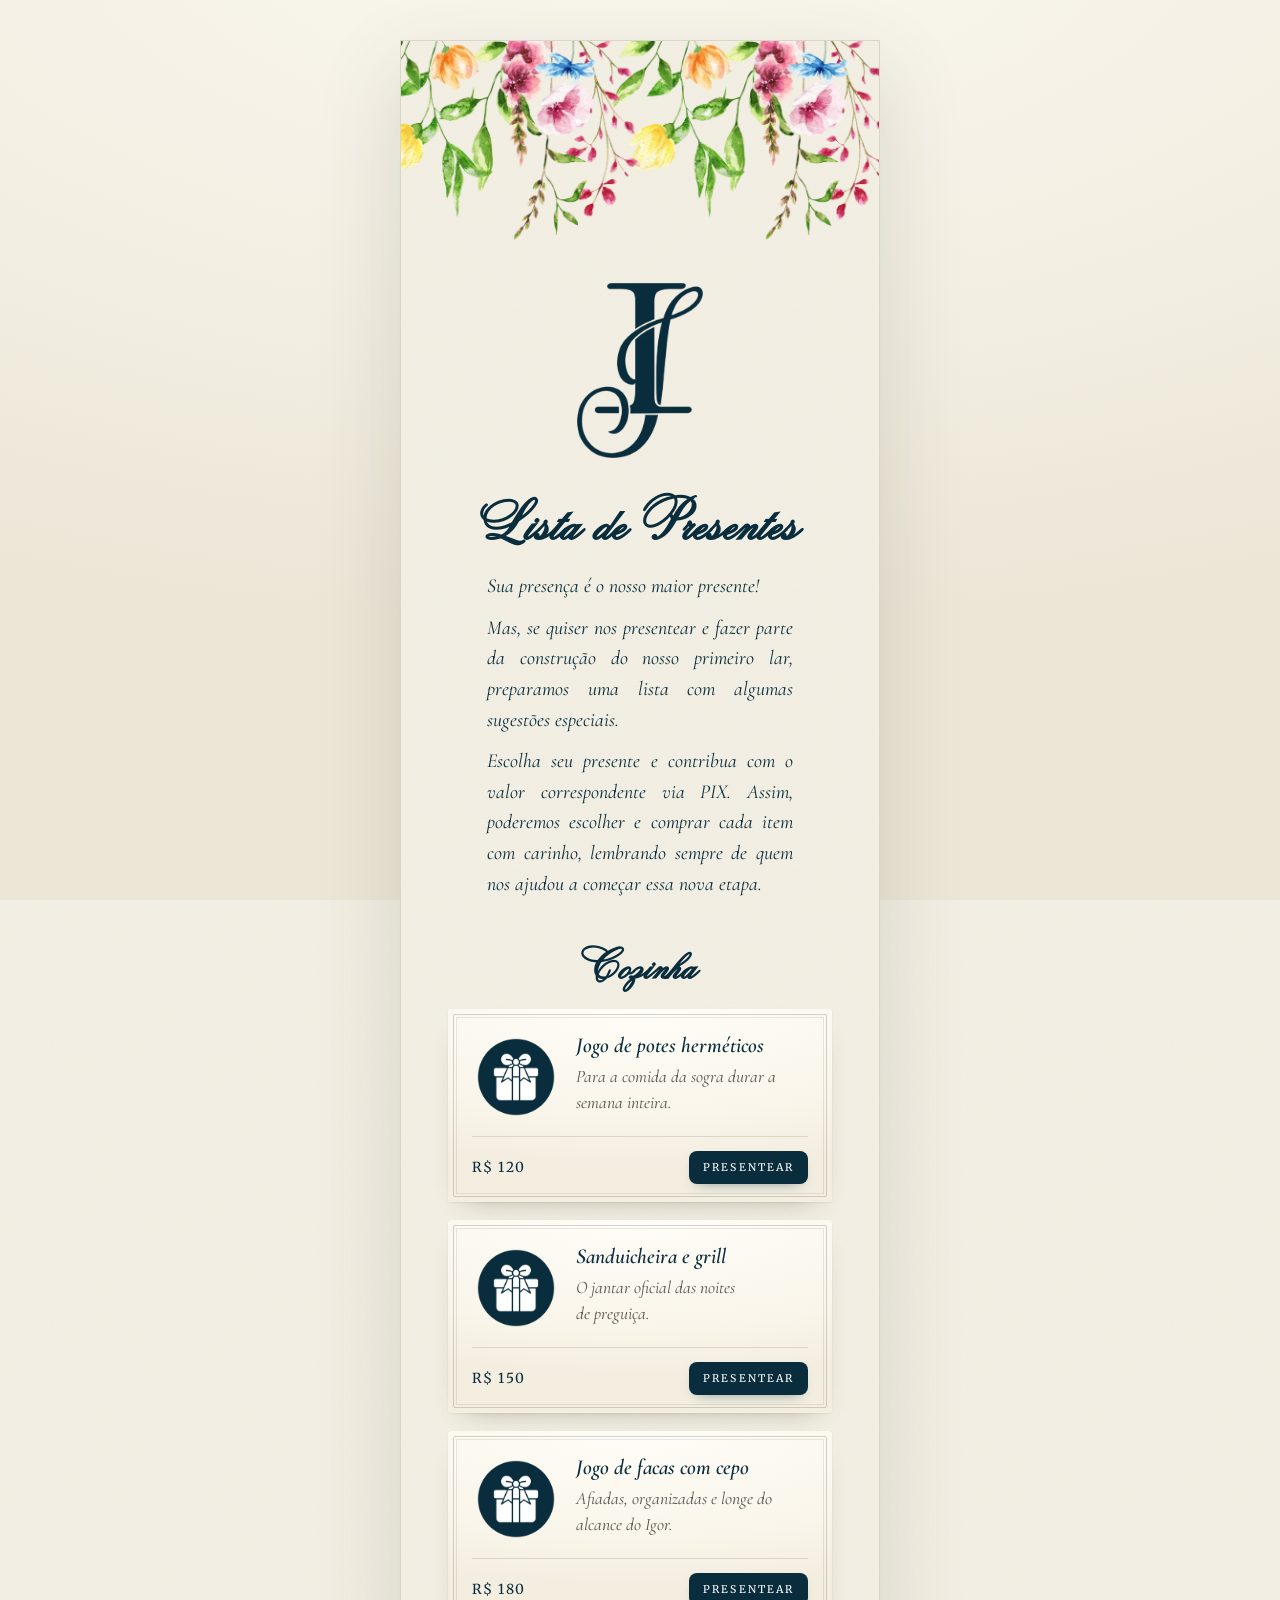
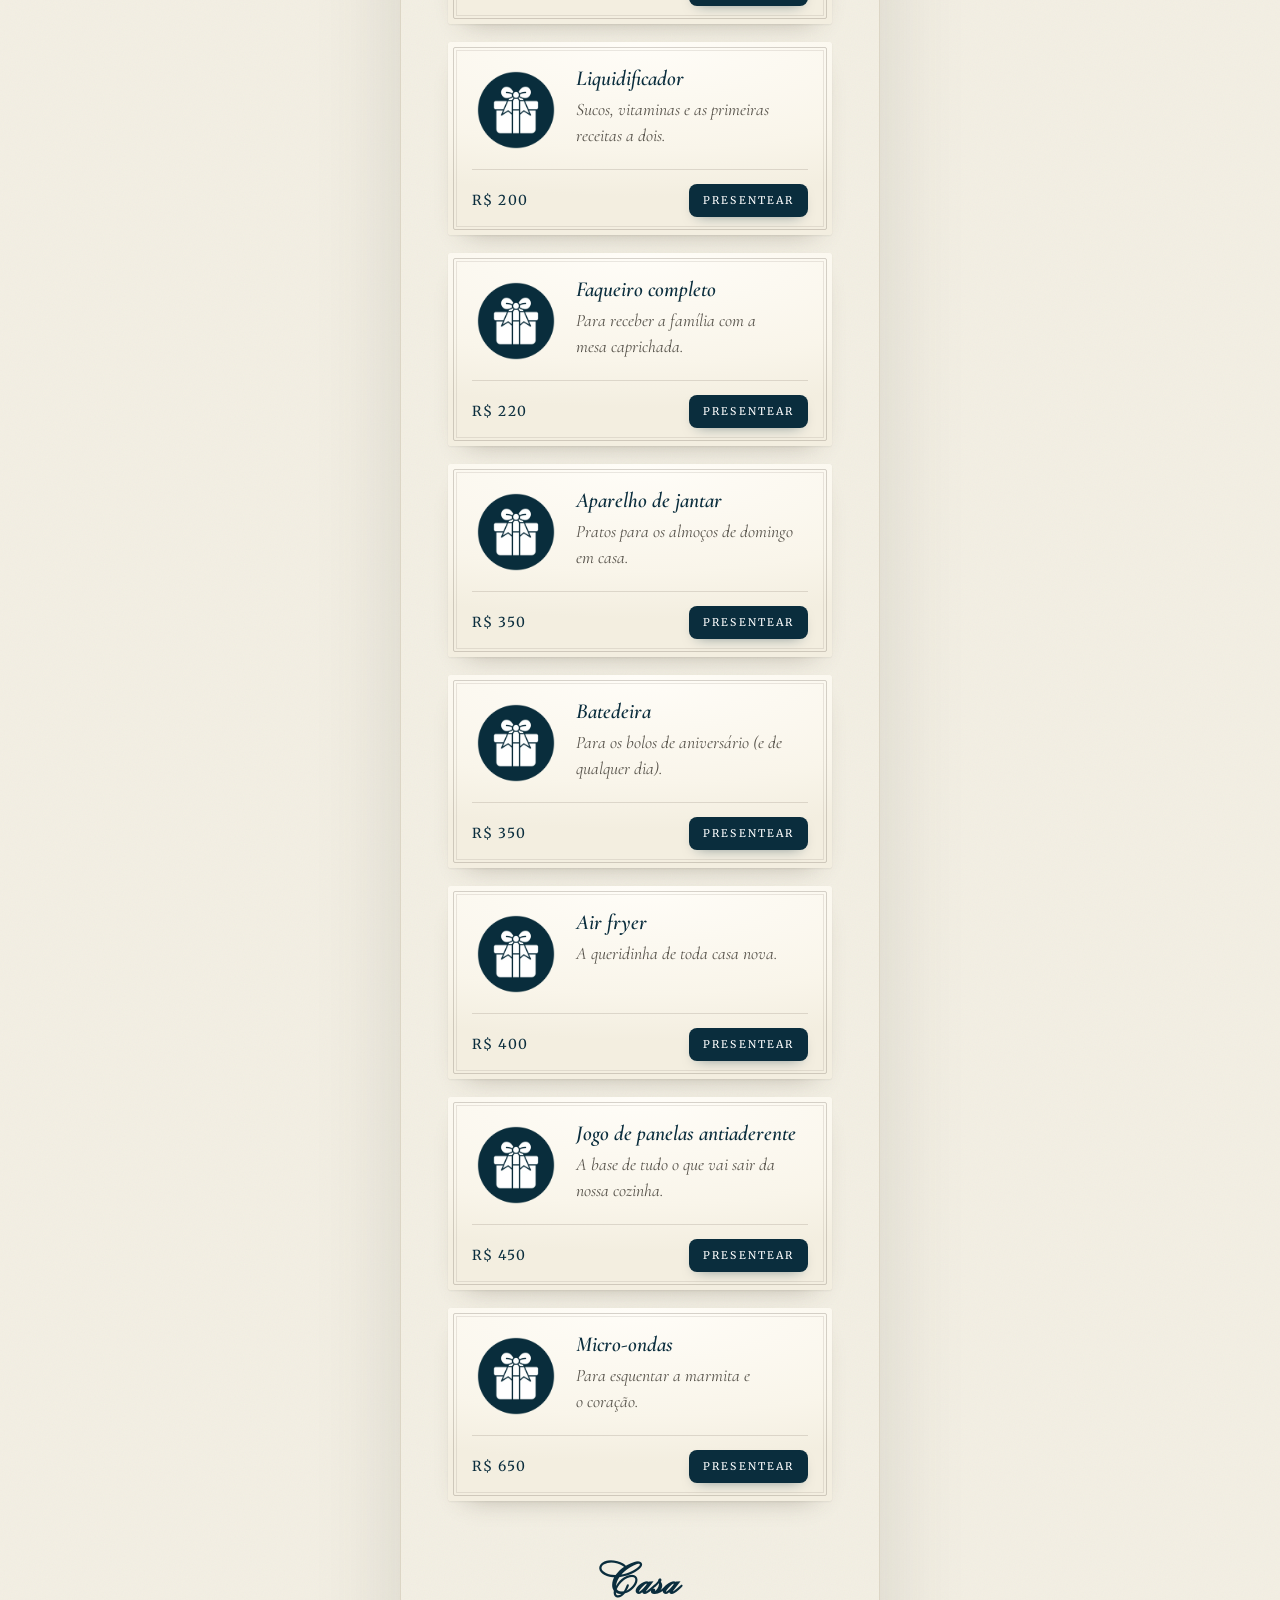
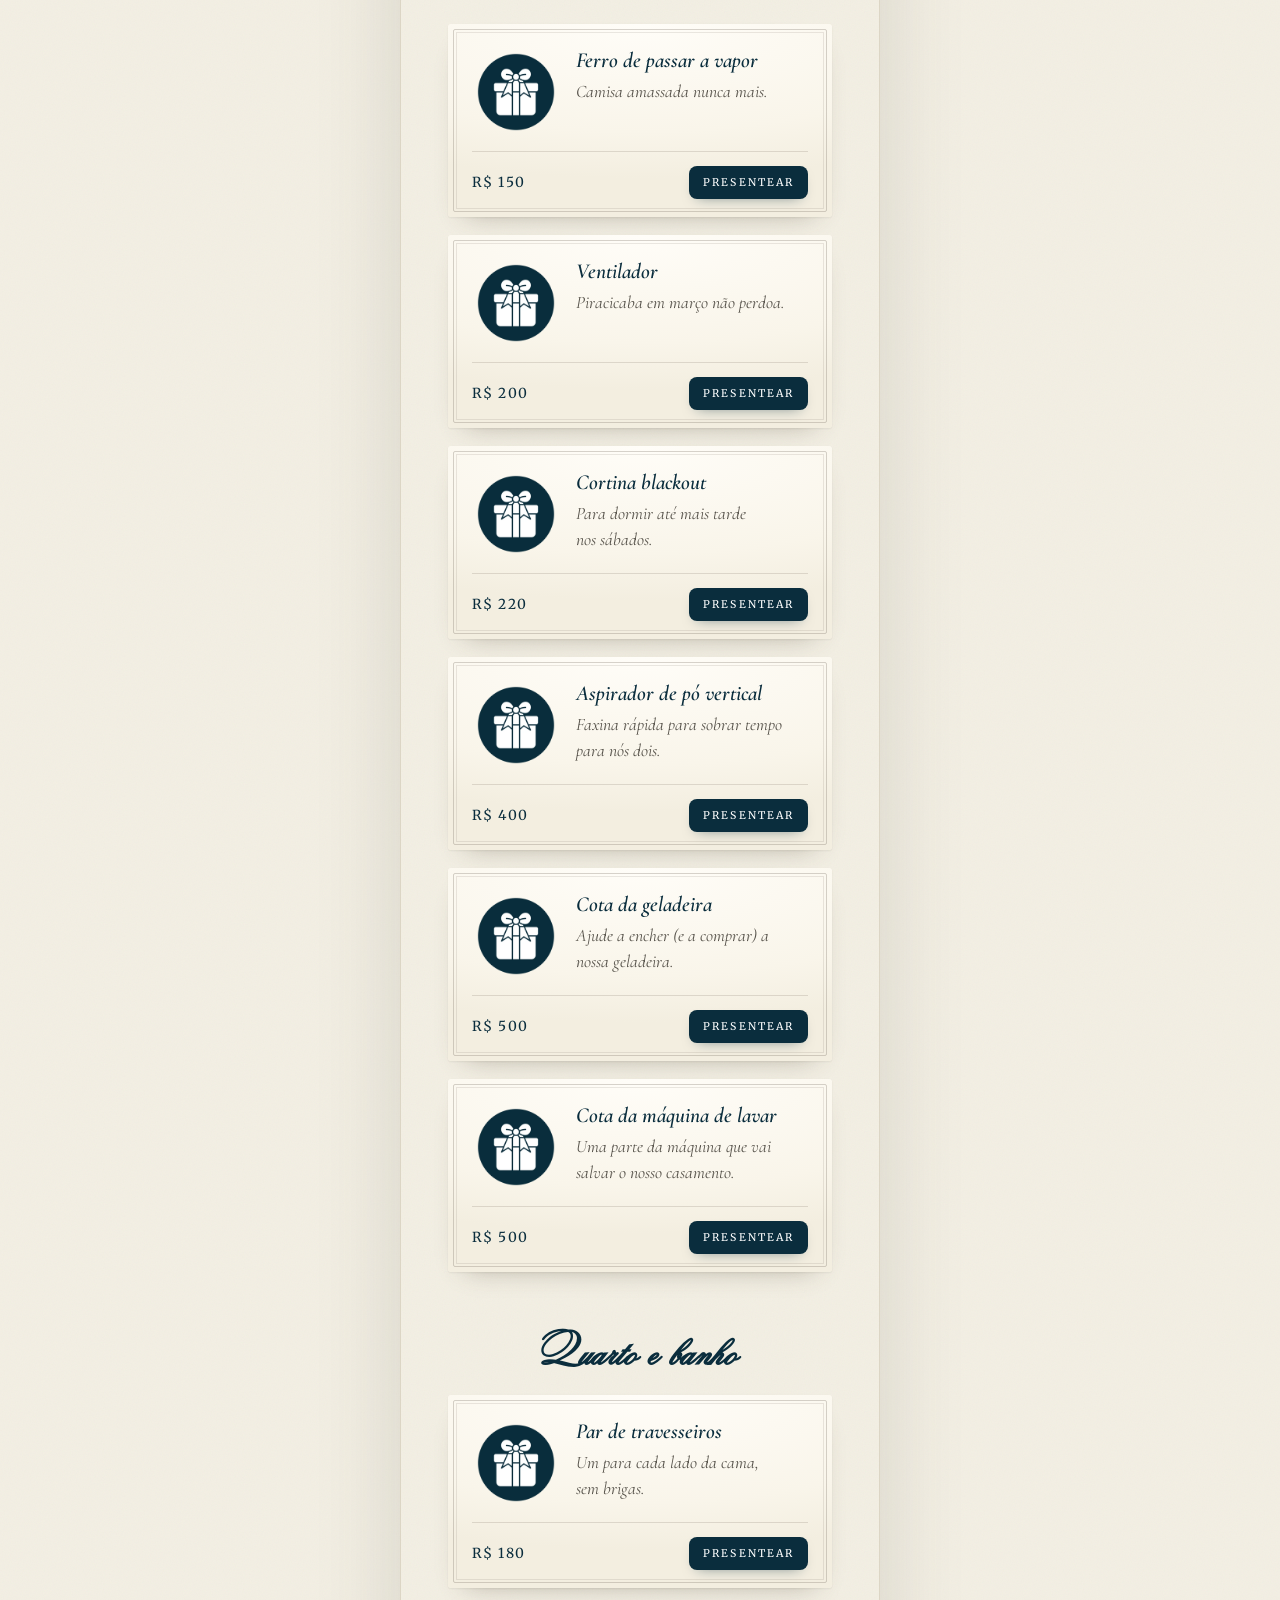
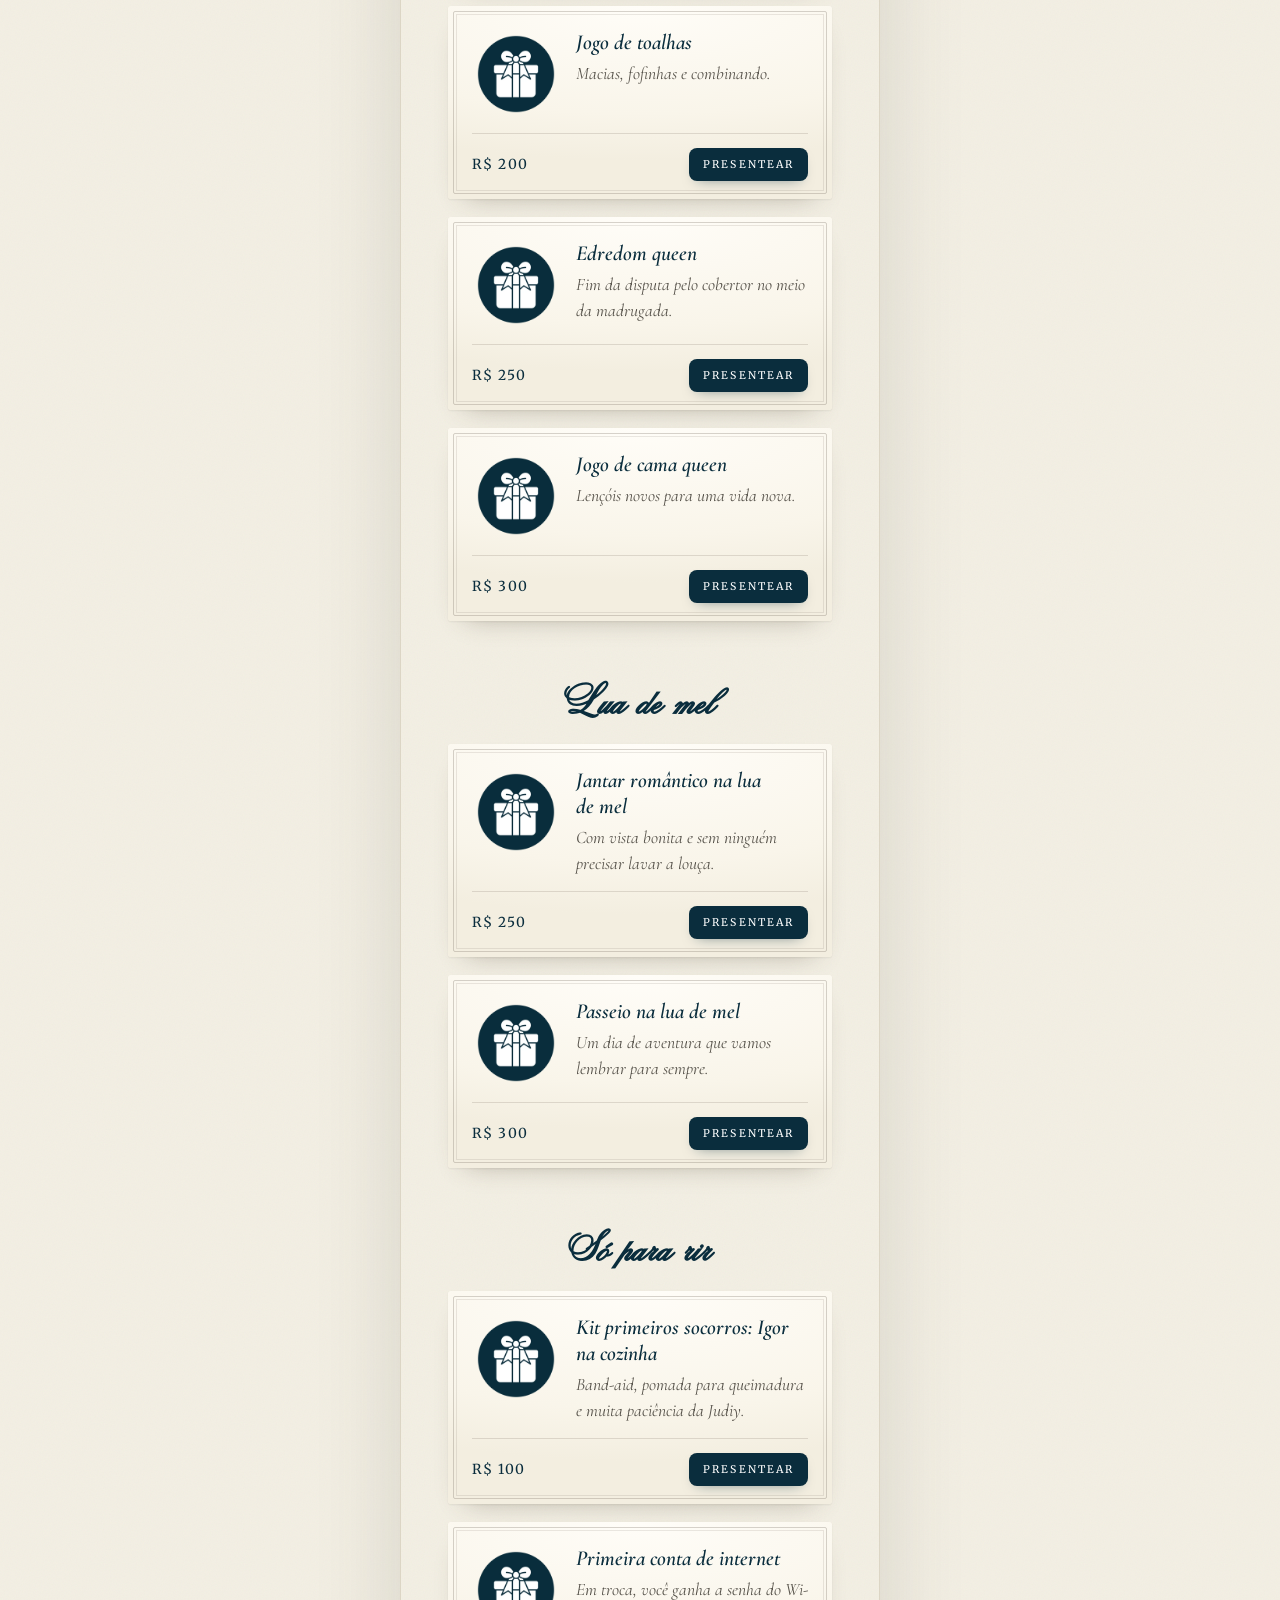
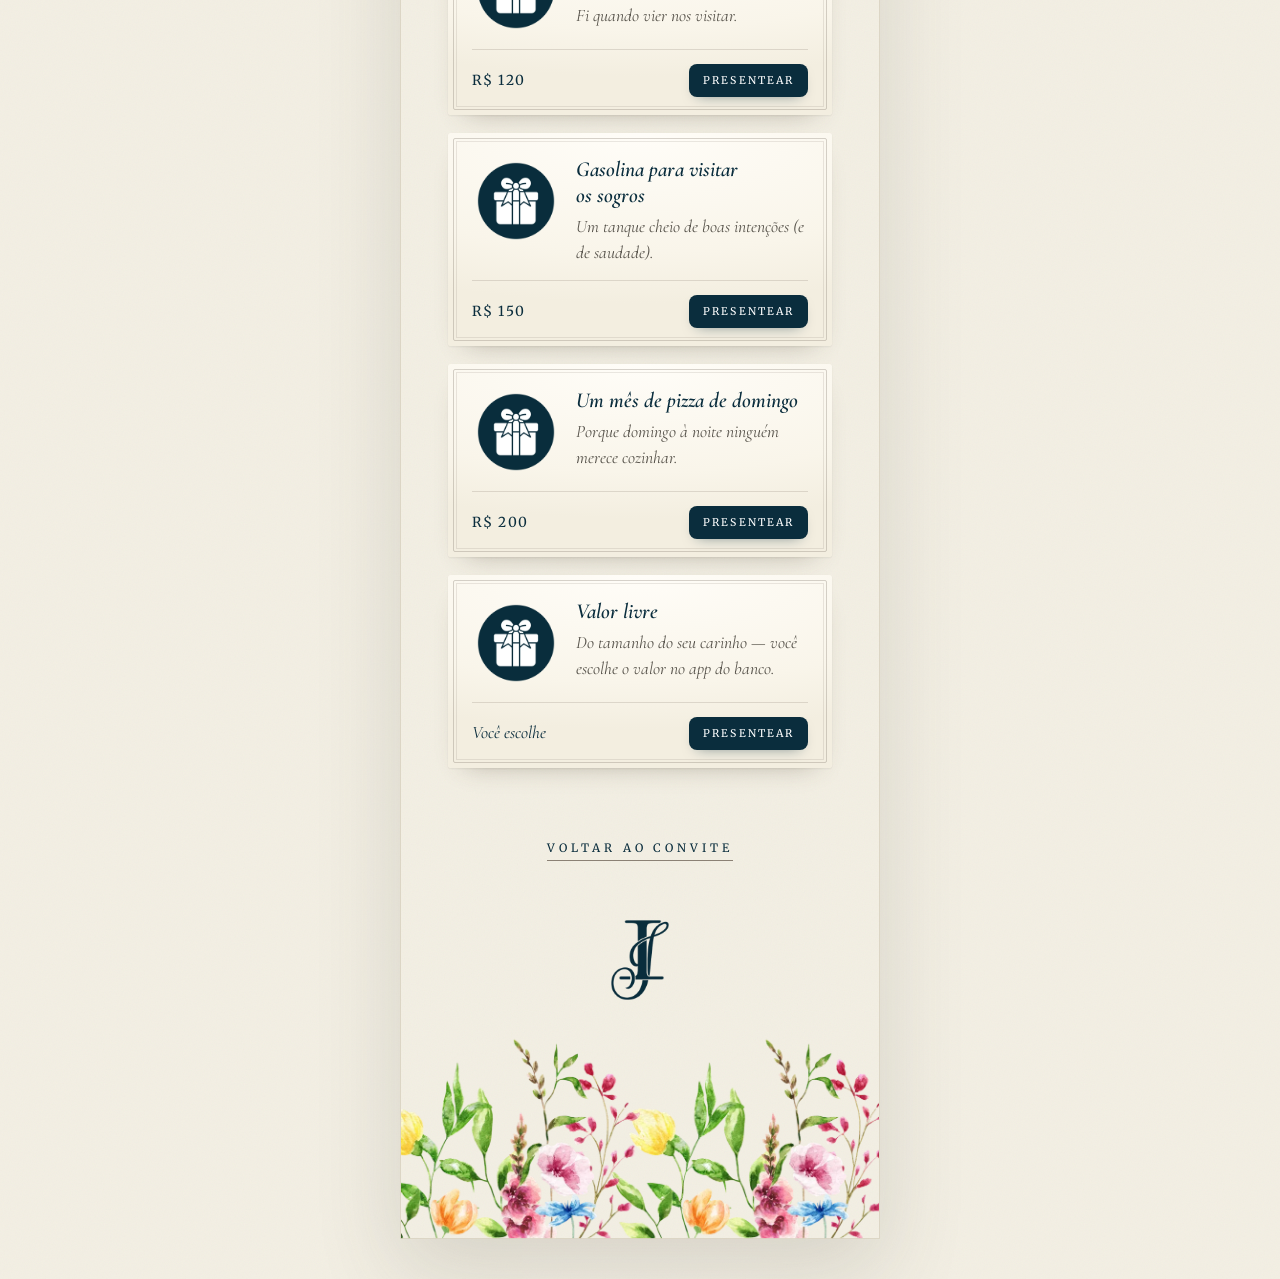
==== commit 2df7a9f9: "Gift list: couple's gift icon, new intro text, drop flight quota - Cards without a photo show the co" ====
--- a/presentes.html
+++ b/presentes.html
@@ -28,13 +28,15 @@
       <a class="welcome__logo" href="index.html" aria-label="Voltar ao convite"><img src="assets/img/logo.webp" alt="Judiy & Igor" width="355" height="480" decoding="async"></a>
       <h1 class="script-title gifts-head__title">Lista de Presentes</h1>
       <div class="gifts-head__message">
+        <p class="welcome__text">Sua presença é o nosso maior presente!</p>
         <p class="welcome__text">
-          Sua presença é o nosso maior presente! Mas, se quiser nos ajudar a montar
-          o nosso primeiro lar, separamos algumas sugestões (e umas brincadeiras&nbsp;também).
+          Mas, se quiser nos presentear e fazer parte da construção do nosso primeiro lar,
+          preparamos uma lista com algumas sugestões&nbsp;especiais.
         </p>
         <p class="welcome__text">
-          Escolha um presente e envie o valor via PIX, direto para nós — a gente cuida
-          da compra. Cada carinho será lembrado com muita&nbsp;gratidão.
+          Escolha seu presente e contribua com o valor correspondente via PIX. Assim,
+          poderemos escolher e comprar cada item com carinho, lembrando sempre de quem
+          nos ajudou a começar essa nova&nbsp;etapa.
         </p>
       </div>
     </section>
--- a/css/styles.css
+++ b/css/styles.css
@@ -126,8 +126,11 @@
   display: grid;
   place-items: center;
   padding: 2rem 1.5rem;
+  /* azul-marinho profundo com leve granulado de papel */
   background:
-    radial-gradient(100% 75% at 50% 40%, #33322e 0%, #1c1b18 55%, #0d0c0b 100%);
+    url("data:image/svg+xml,%3Csvg xmlns='http://www.w3.org/2000/svg' width='160' height='160'%3E%3Cfilter id='n'%3E%3CfeTurbulence type='fractalNoise' baseFrequency='0.9' numOctaves='2' stitchTiles='stitch'/%3E%3CfeColorMatrix values='0 0 0 0 1 0 0 0 0 1 0 0 0 0 1 0 0 0 0.05 0'/%3E%3C/filter%3E%3Crect width='100%25' height='100%25' filter='url(%23n)'/%3E%3C/svg%3E"),
+    radial-gradient(110% 80% at 50% 38%, #0b1825 0%, #08131f 55%, #040d17 100%);
+  background-color: #0b1520;
   opacity: 1;
   /* espera a aba abrir, o cartão sair e o envelope sair de cena */
   transition: opacity 0.6s var(--ease) 2.1s;
@@ -162,9 +165,9 @@
   text-align: center;
   color: #f2efe6;
 }
-.gate__eyebrow { color: #cbc7ba; }
+.gate__eyebrow { color: #e6e1d5; }
 .gate__hint {
-  color: #cbc7ba;
+  color: #e6e1d5;
   animation: pulse 2.4s ease-in-out infinite;
 }
 .gate__names {
--- a/css/presentes.css
+++ b/css/presentes.css
@@ -33,7 +33,12 @@
   gap: 1.2rem;
   width: 100%;
 }
-.gift-group__title { font-size: clamp(2rem, 9vw, 2.6rem); }
+/* folga p/ os floreios da fonte script: o título tem .reveal (camada própria),
+   e o Safari corta o que passa da caixa — sem padding, o "C" de "Cozinha" some */
+.gift-group__title {
+  font-size: clamp(2rem, 9vw, 2.6rem);
+  padding: 0.2em 0.4em 0.1em;
+}
 .gift-list {
   display: flex;
   flex-direction: column;
@@ -64,6 +69,46 @@
   border-radius: 2px;
   pointer-events: none;
 }
+/* foto quadrada à esquerda + nome/descrição à direita */
+.gift__top {
+  display: flex;
+  align-items: flex-start;
+  gap: 1rem;
+}
+.gift__media {
+  flex-shrink: 0;
+  width: 5.5rem;
+  aspect-ratio: 1;
+  display: grid;
+  place-items: center;
+  overflow: hidden;
+  border-radius: 2px;
+  background: #fff;
+  box-shadow: 0 0 0 1px rgba(139, 129, 117, 0.25);
+}
+.gift__media img {
+  width: 100%;
+  height: 100%;
+  object-fit: cover;
+}
+/* sem foto: o ícone redondo de presente ocupa a caixinha, sem fundo nem borda */
+.gift__placeholder { display: none; }
+.gift__media.is-empty {
+  background: none;
+  box-shadow: none;
+  border-radius: 50%;
+}
+.gift__media.is-empty .gift__placeholder {
+  display: block;
+  width: 88%;
+  height: auto;
+}
+.gift__text {
+  display: flex;
+  flex-direction: column;
+  gap: 0.35rem;
+  min-width: 0;
+}
 .gift__name {
   font-style: italic;
   font-weight: 600;
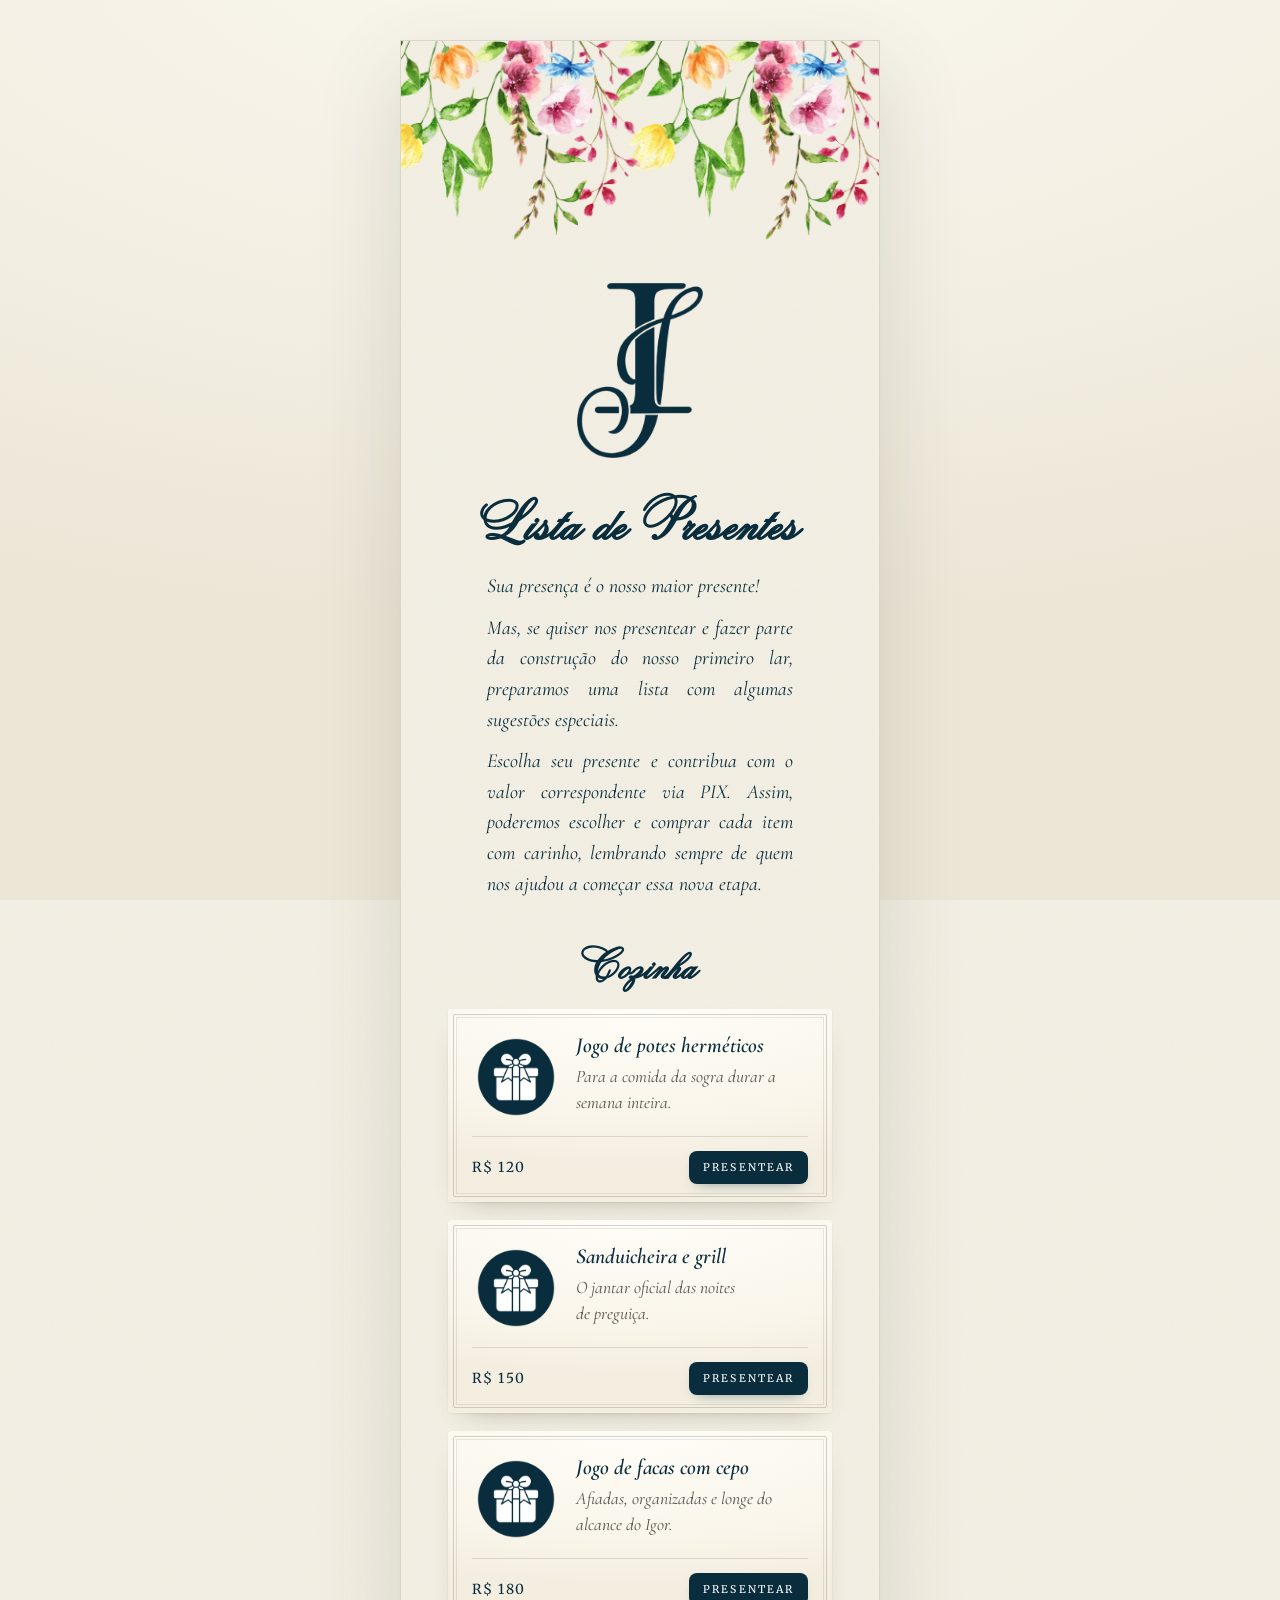
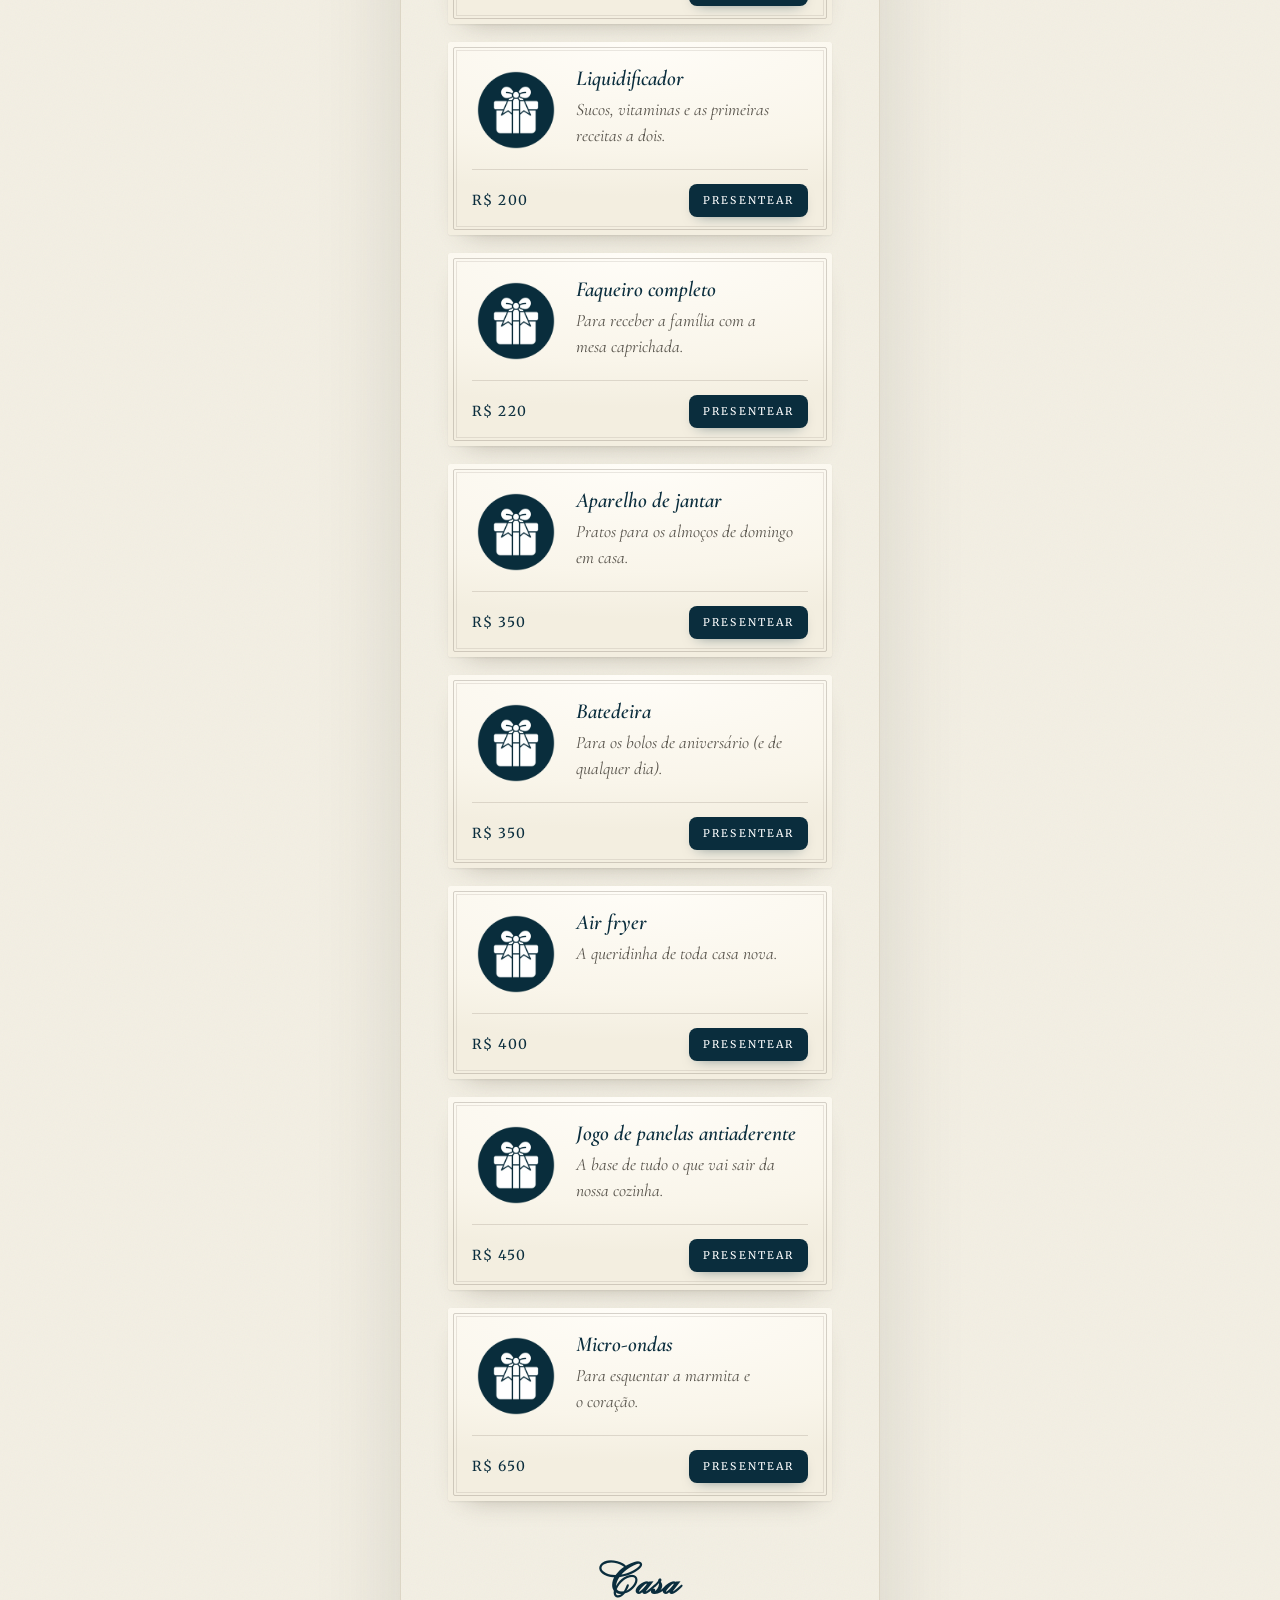
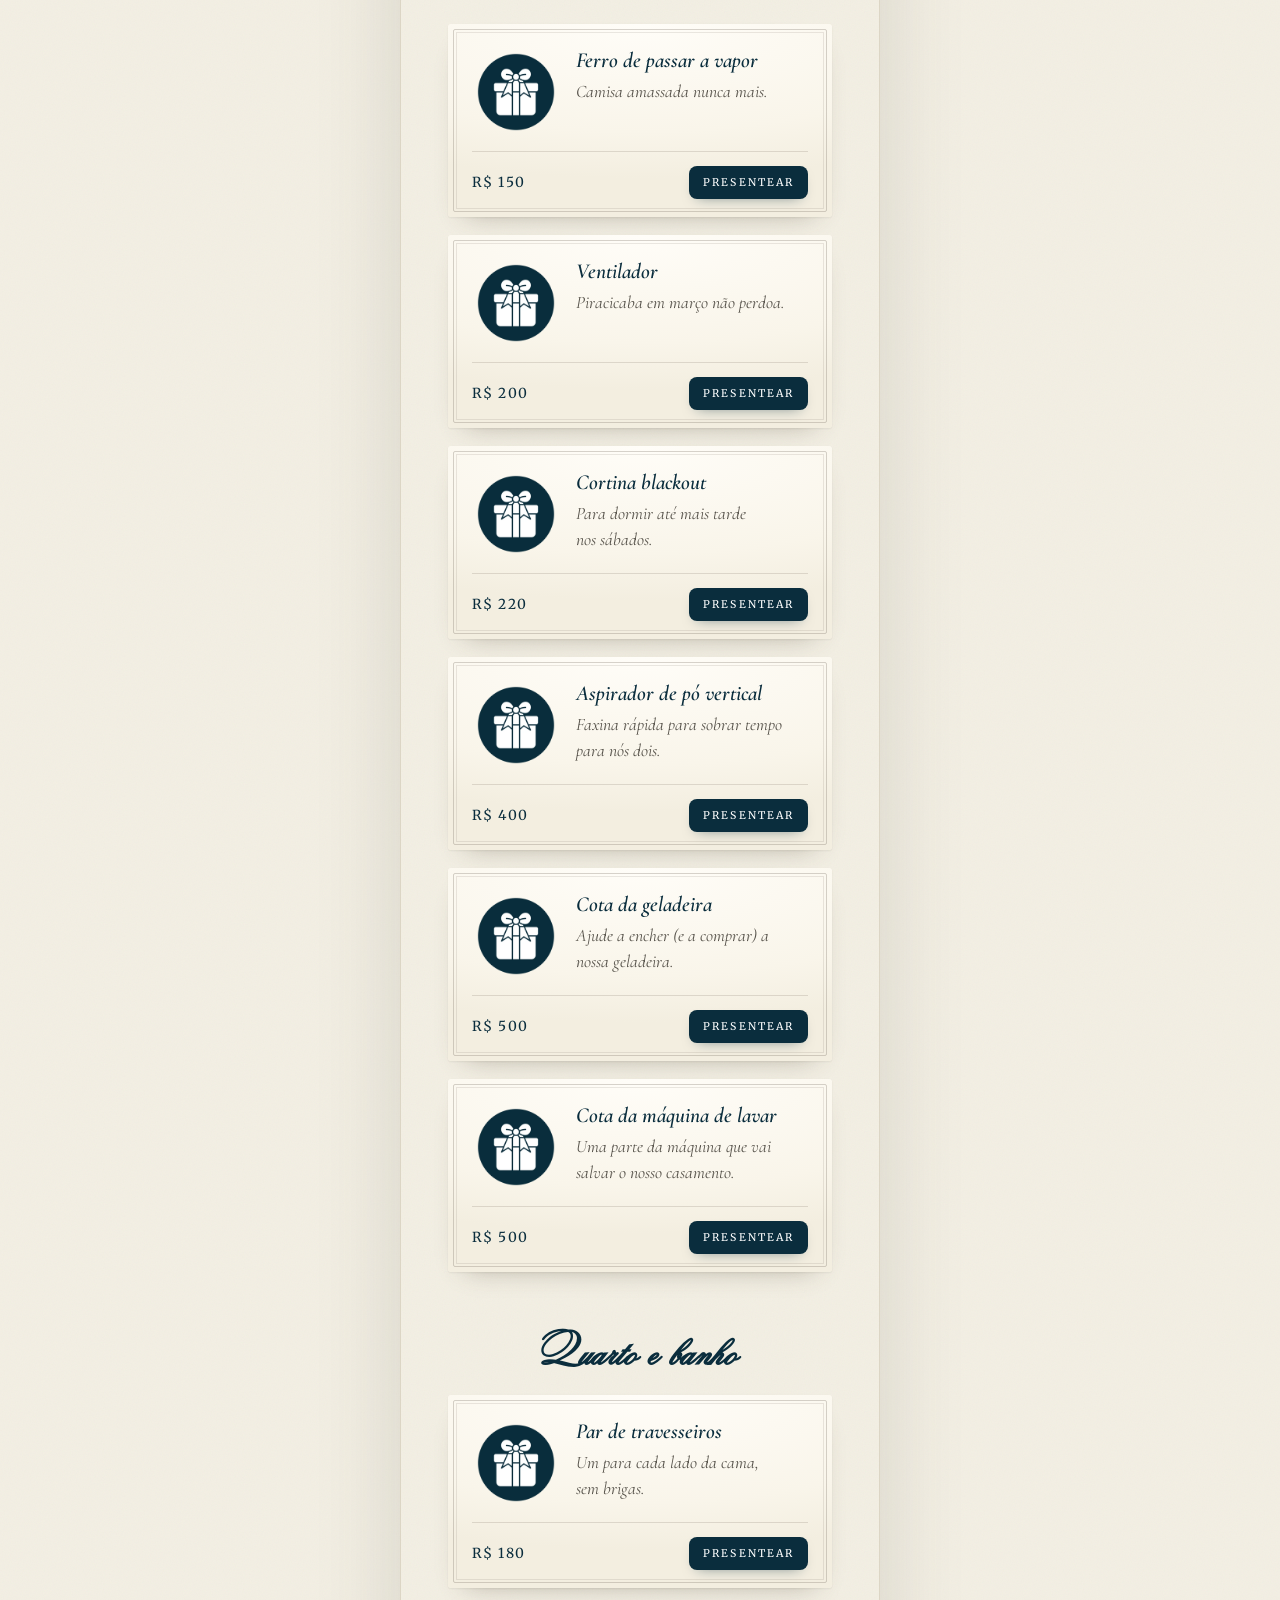
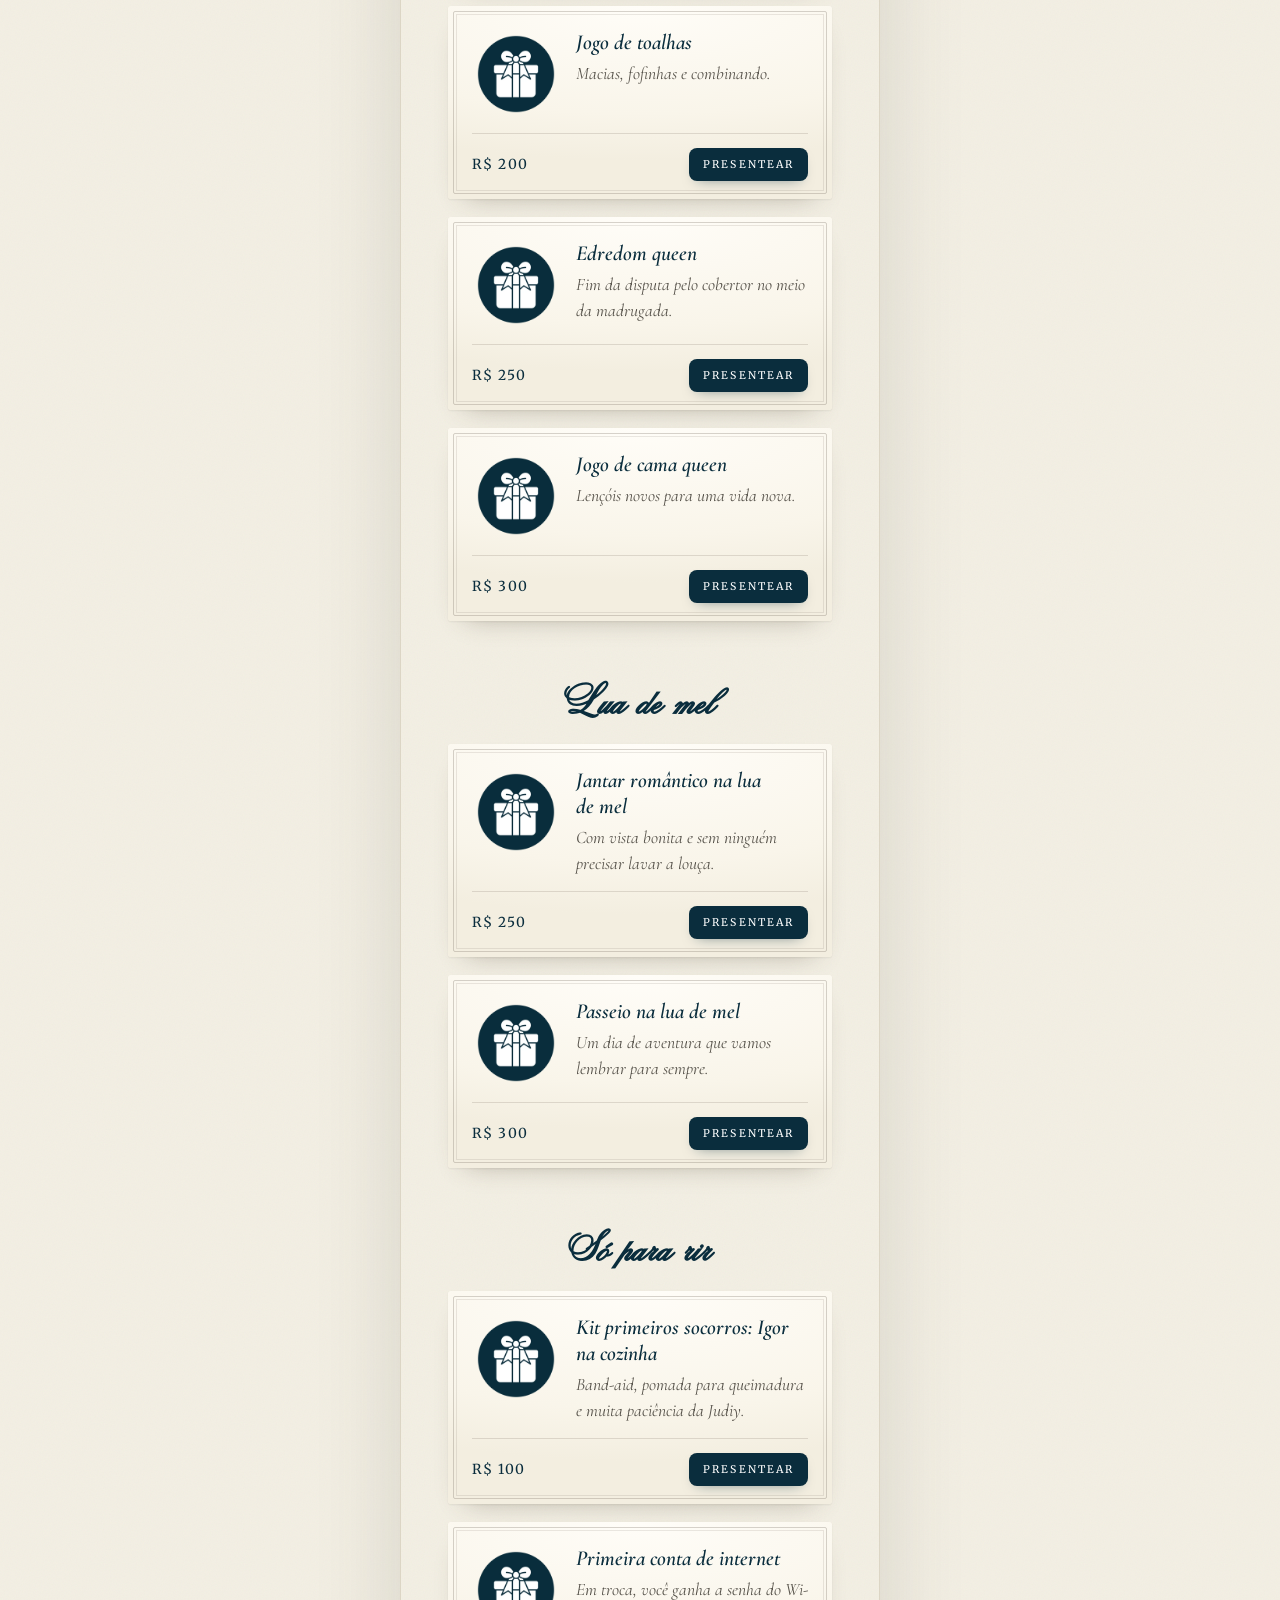
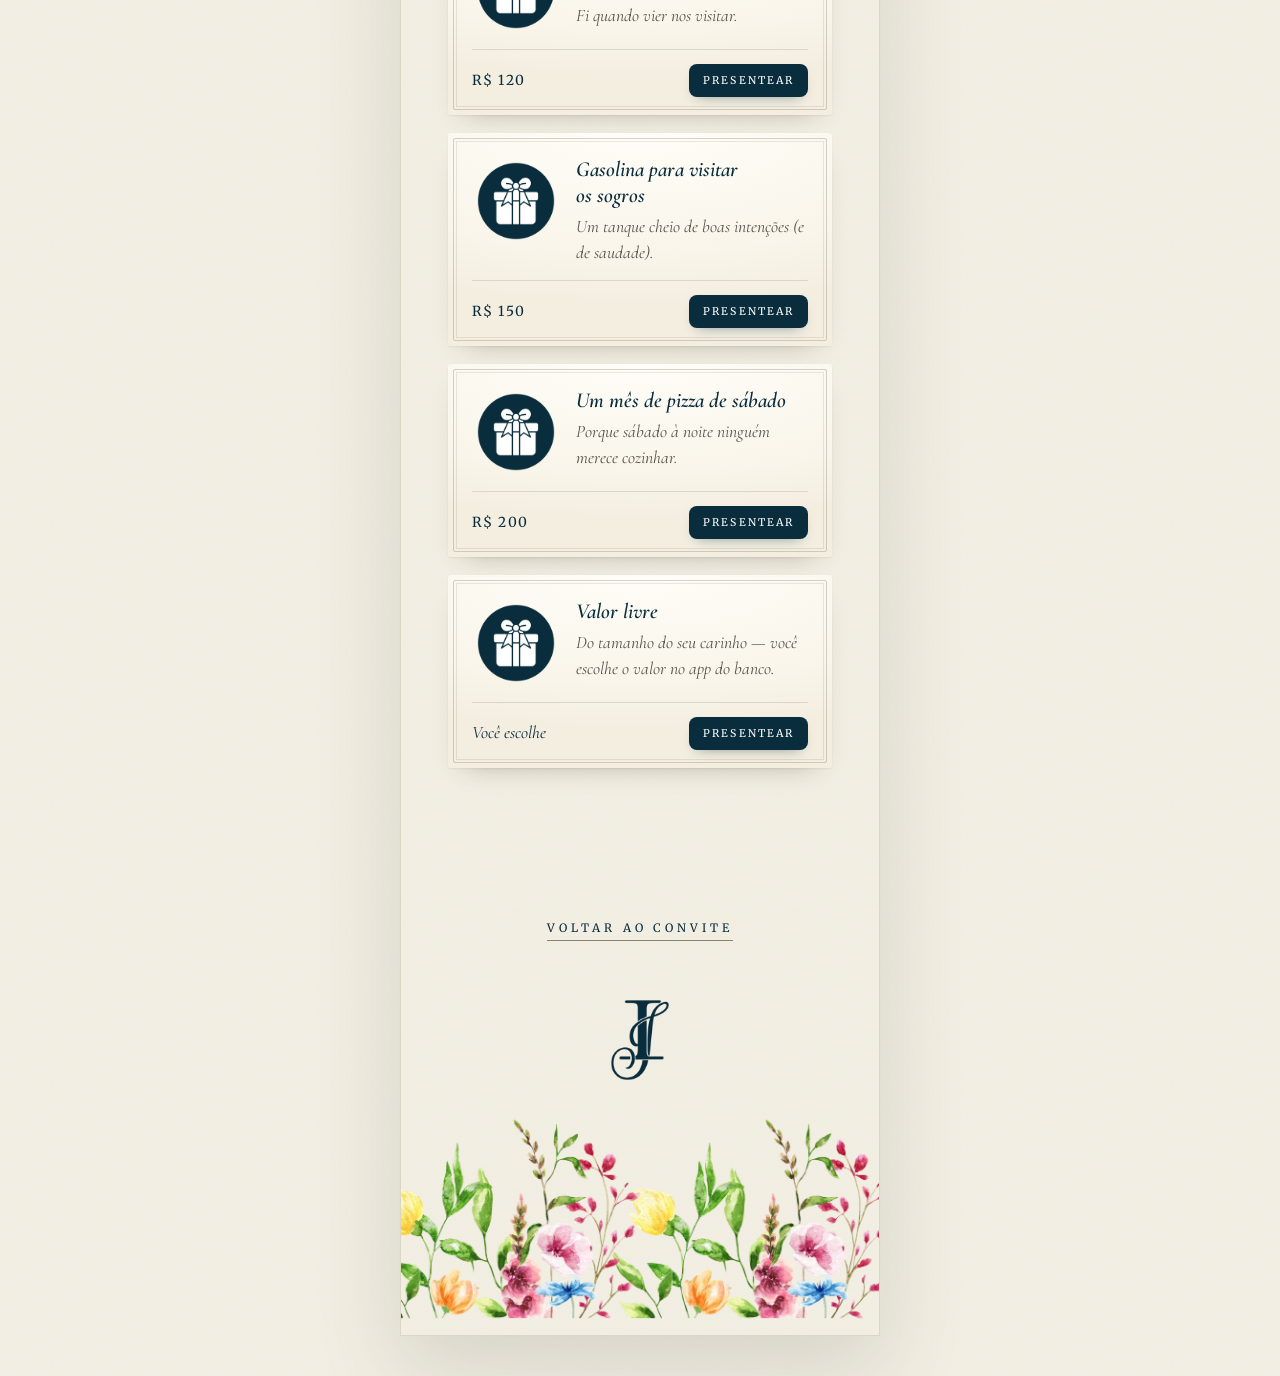
==== commit b9135391: "RSVP modal backed by Google Sheets + Apps Script Personal invite links (?c=CODE) open a modal listin" ====
--- a/presentes.html
+++ b/presentes.html
@@ -55,9 +55,9 @@
   </main>
 
   <!-- ---------- Modal PIX ---------- -->
-  <dialog class="pix" id="pix-dialog" aria-labelledby="pix-title">
-    <div class="pix__body">
-      <button class="pix__close" type="button" aria-label="Fechar">&times;</button>
+  <dialog class="modal pix" id="pix-dialog" aria-labelledby="pix-title">
+    <div class="modal__body">
+      <button class="modal__close" type="button" aria-label="Fechar">&times;</button>
       <p class="eyebrow">Você escolheu</p>
       <h2 class="pix__title" id="pix-title" tabindex="-1" autofocus></h2>
       <p class="pix__value" id="pix-value"></p>
--- a/css/styles.css
+++ b/css/styles.css
@@ -423,6 +423,10 @@
   font-size: clamp(1.55rem, 6.6vw, 2.2rem);
   color: var(--ink);
   white-space: nowrap;
+  /* Safari corta as pernas de "g", "j" e "ç" em camada animada (.reveal):
+     folga embaixo, compensada pela margem negativa */
+  padding-bottom: 0.45em;
+  margin-bottom: -0.45em;
 }
 
 .countdown__clock {
@@ -544,10 +548,17 @@
 .dateloc { gap: 1.4rem; }
 .dateloc__title { margin-bottom: 0.6rem; }
 .info-block { display: flex; flex-direction: column; gap: 0.35rem; }
+/* data e nome do local em negrito (sem os rótulos "Data"/"Local") */
+.dateloc .info-lead { font-weight: 700; }
 .dateloc__photo {
   width: min(84%, 300px);
   height: auto;
   margin-top: 0.4rem;
+}
+/* ícone da capela: silhueta, bem menor que a antiga moldura com foto */
+.dateloc__photo--capela {
+  width: min(40%, 150px);
+  margin-top: 1rem;
 }
 .dateloc__maplink {
   display: inline-block;
@@ -609,7 +620,7 @@
 /* ============================================================
    Presentes (chamada p/ presentes.html)
    ============================================================ */
-.gifts-cta { gap: 1.1rem; padding-bottom: 3.5rem; }
+.gifts-cta { gap: 1.1rem; }
 .gifts-cta__text {
   width: min(92%, 32ch);
   font-style: italic;
@@ -621,11 +632,7 @@
 /* ============================================================
    RSVP
    ============================================================ */
-.rsvp {
-  padding-top: 1rem;
-  padding-bottom: 0; /* as flores do rodapé encostam no fim da página */
-  gap: 4.5rem; /* espaço entre o botão e o logo final */
-}
+.rsvp { padding-bottom: 1rem; }
 .btn--solid {
   font-size: var(--fs-caps);
   letter-spacing: 0.08em;
@@ -648,8 +655,12 @@
 }
 
 /* ============================================================
-   Logo final (dentro da seção RSVP)
-   ============================================================ */
+   Logo final + flores do rodapé (depois de "Nossa história")
+   ============================================================ */
+.closing {
+  gap: 1.1rem;
+  padding-bottom: 0; /* as flores do rodapé encostam no fim da página */
+}
 .crest {
   display: block;
   width: min(18%, 64px);
@@ -681,3 +692,55 @@
     border: 1px solid rgba(207, 199, 179, 0.6);
   }
 }
+
+/* ============================================================
+   Modal (base compartilhada: PIX em presentes.html, RSVP no index)
+   ============================================================ */
+.modal {
+  width: min(calc(100vw - 2rem), 24rem);
+  max-height: calc(100dvh - 2rem);
+  margin: auto;
+  padding: 0;
+  border: 0;
+  border-radius: 6px;
+  color: var(--ink);
+  background: radial-gradient(120% 70% at 50% 0%, #fffdf8 0%, var(--paper) 100%);
+  box-shadow: 0 30px 70px -20px rgba(0, 0, 0, 0.55);
+  overflow: auto;
+  overscroll-behavior: contain;
+}
+.modal::backdrop {
+  background: rgba(13, 12, 11, 0.62);
+  backdrop-filter: blur(2px);
+}
+.modal[open] { animation: modal-in 0.45s var(--ease); }
+@keyframes modal-in {
+  from { opacity: 0; transform: translateY(18px) scale(0.98); }
+  to { opacity: 1; transform: none; }
+}
+.modal__body {
+  position: relative;
+  display: flex;
+  flex-direction: column;
+  align-items: center;
+  gap: 0.75rem;
+  padding: 2.2rem 1.5rem 1.6rem;
+  text-align: center;
+}
+.modal__close {
+  position: absolute;
+  top: 0.4rem;
+  right: 0.7rem;
+  width: 2.2rem;
+  height: 2.2rem;
+  font-size: 1.7rem;
+  line-height: 1;
+  color: var(--taupe-deep);
+}
+.modal__close:hover,
+.modal__close:focus-visible { color: var(--ink); }
+.modal [hidden] { display: none; }
+
+@media (prefers-reduced-motion: reduce) {
+  .modal[open] { animation: none; }
+}
--- a/css/presentes.css
+++ b/css/presentes.css
@@ -34,10 +34,13 @@
   width: 100%;
 }
 /* folga p/ os floreios da fonte script: o título tem .reveal (camada própria),
-   e o Safari corta o que passa da caixa — sem padding, o "C" de "Cozinha" some */
+   e o Safari corta o que passa da caixa — sem padding, o "C" de "Cozinha" some
+   e a perna do "z" (e do "p" de "Só para rir") é cortada embaixo.
+   A folga de baixo é compensada pela margem negativa: o espaçamento não muda. */
 .gift-group__title {
   font-size: clamp(2rem, 9vw, 2.6rem);
-  padding: 0.2em 0.4em 0.1em;
+  padding: 0.2em 0.4em 0.5em;
+  margin-bottom: -0.4em;
 }
 .gift-list {
   display: flex;
@@ -178,49 +181,7 @@
 .text-link:focus-visible { border-color: var(--ink); }
 .gifts-foot { gap: 3.5rem; }
 
-/* ---------- Modal PIX ---------- */
-.pix {
-  width: min(calc(100vw - 2rem), 24rem);
-  max-height: calc(100dvh - 2rem);
-  margin: auto;
-  padding: 0;
-  border: 0;
-  border-radius: 6px;
-  color: var(--ink);
-  background: radial-gradient(120% 70% at 50% 0%, #fffdf8 0%, var(--paper) 100%);
-  box-shadow: 0 30px 70px -20px rgba(0, 0, 0, 0.55);
-  overflow: auto;
-}
-.pix::backdrop {
-  background: rgba(13, 12, 11, 0.62);
-  backdrop-filter: blur(2px);
-}
-.pix[open] { animation: pix-in 0.45s var(--ease); }
-@keyframes pix-in {
-  from { opacity: 0; transform: translateY(18px) scale(0.98); }
-  to { opacity: 1; transform: none; }
-}
-.pix__body {
-  position: relative;
-  display: flex;
-  flex-direction: column;
-  align-items: center;
-  gap: 0.75rem;
-  padding: 2.2rem 1.5rem 1.6rem;
-  text-align: center;
-}
-.pix__close {
-  position: absolute;
-  top: 0.4rem;
-  right: 0.7rem;
-  width: 2.2rem;
-  height: 2.2rem;
-  font-size: 1.7rem;
-  line-height: 1;
-  color: var(--taupe-deep);
-}
-.pix__close:hover,
-.pix__close:focus-visible { color: var(--ink); }
+/* ---------- Modal PIX (base .modal em styles.css) ---------- */
 .pix__title {
   font-style: italic;
   font-weight: 600;
@@ -255,9 +216,5 @@
   color: var(--ink-soft);
   word-break: break-all;
 }
-.pix [hidden] { display: none; }
 .pix__thanks { font-size: clamp(1.8rem, 8vw, 2.4rem); margin-top: 0.2rem; }
 
-@media (prefers-reduced-motion: reduce) {
-  .pix[open] { animation: none; }
-}
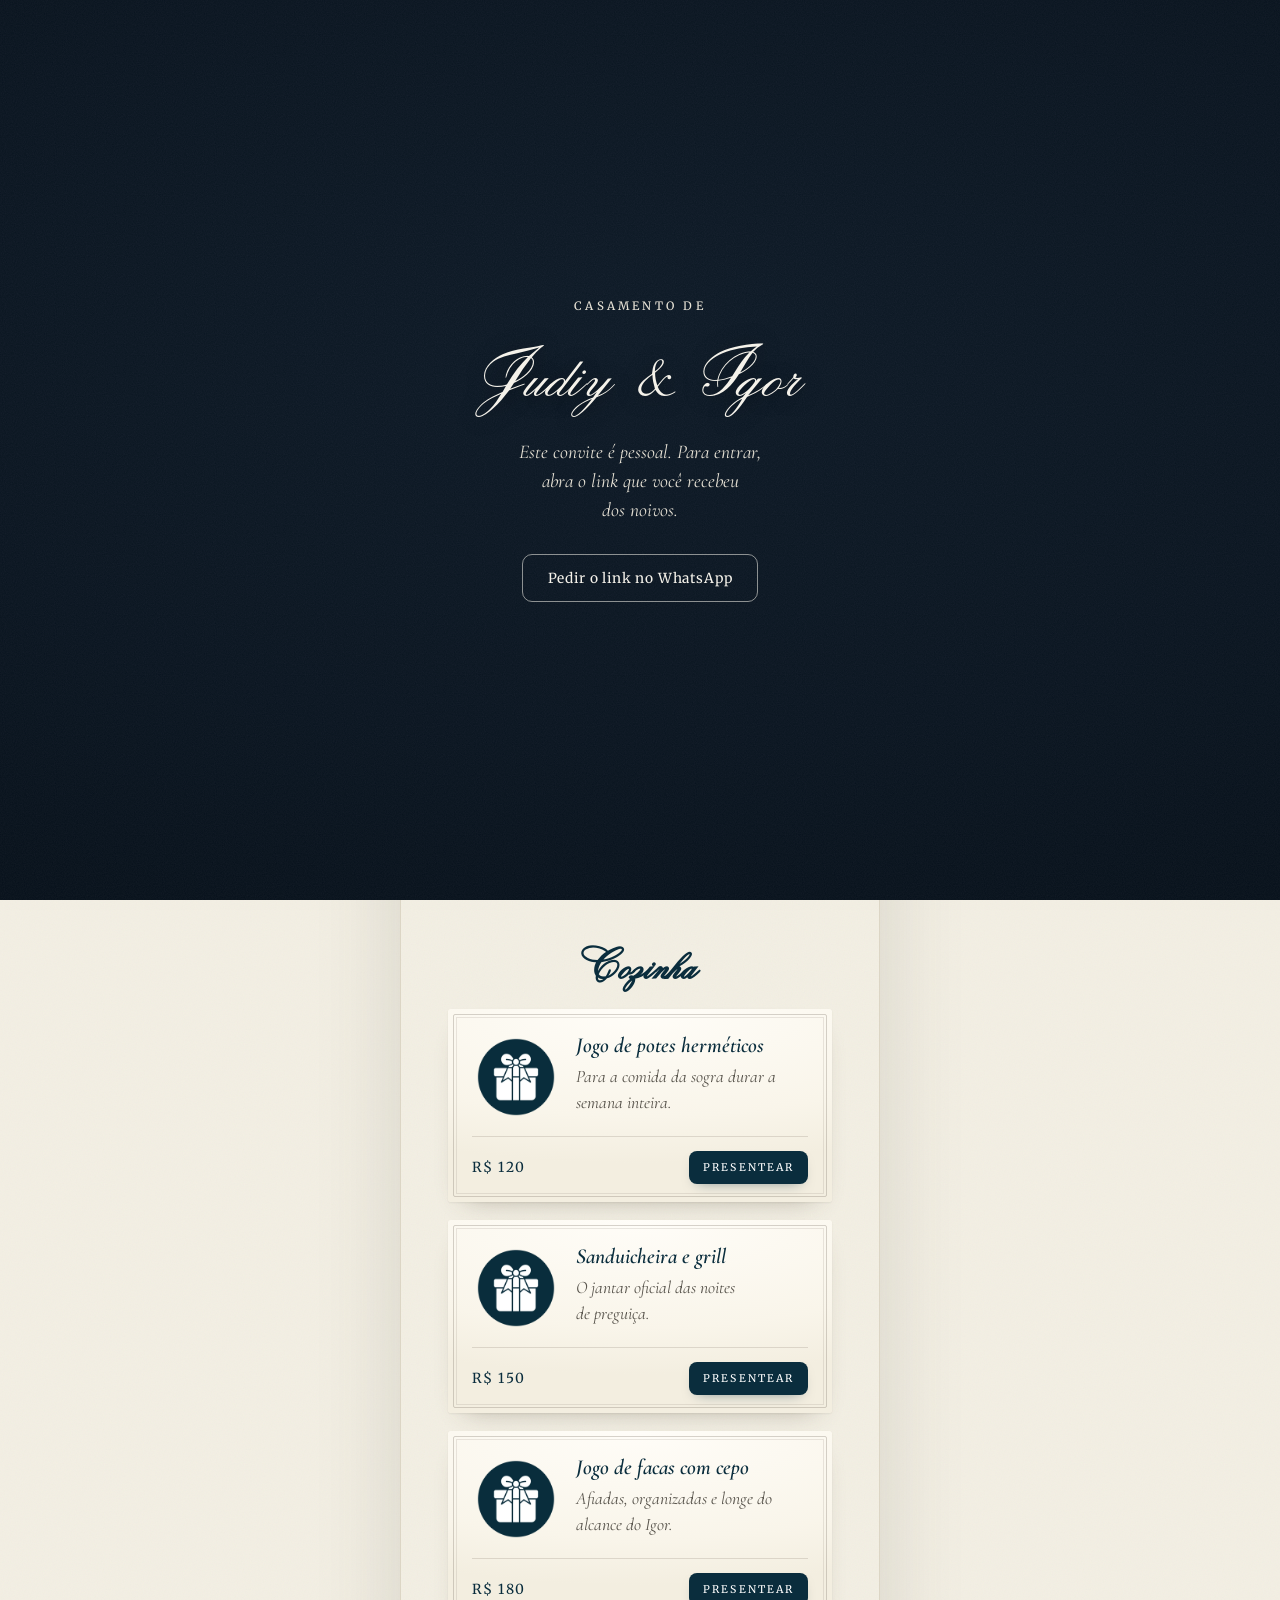
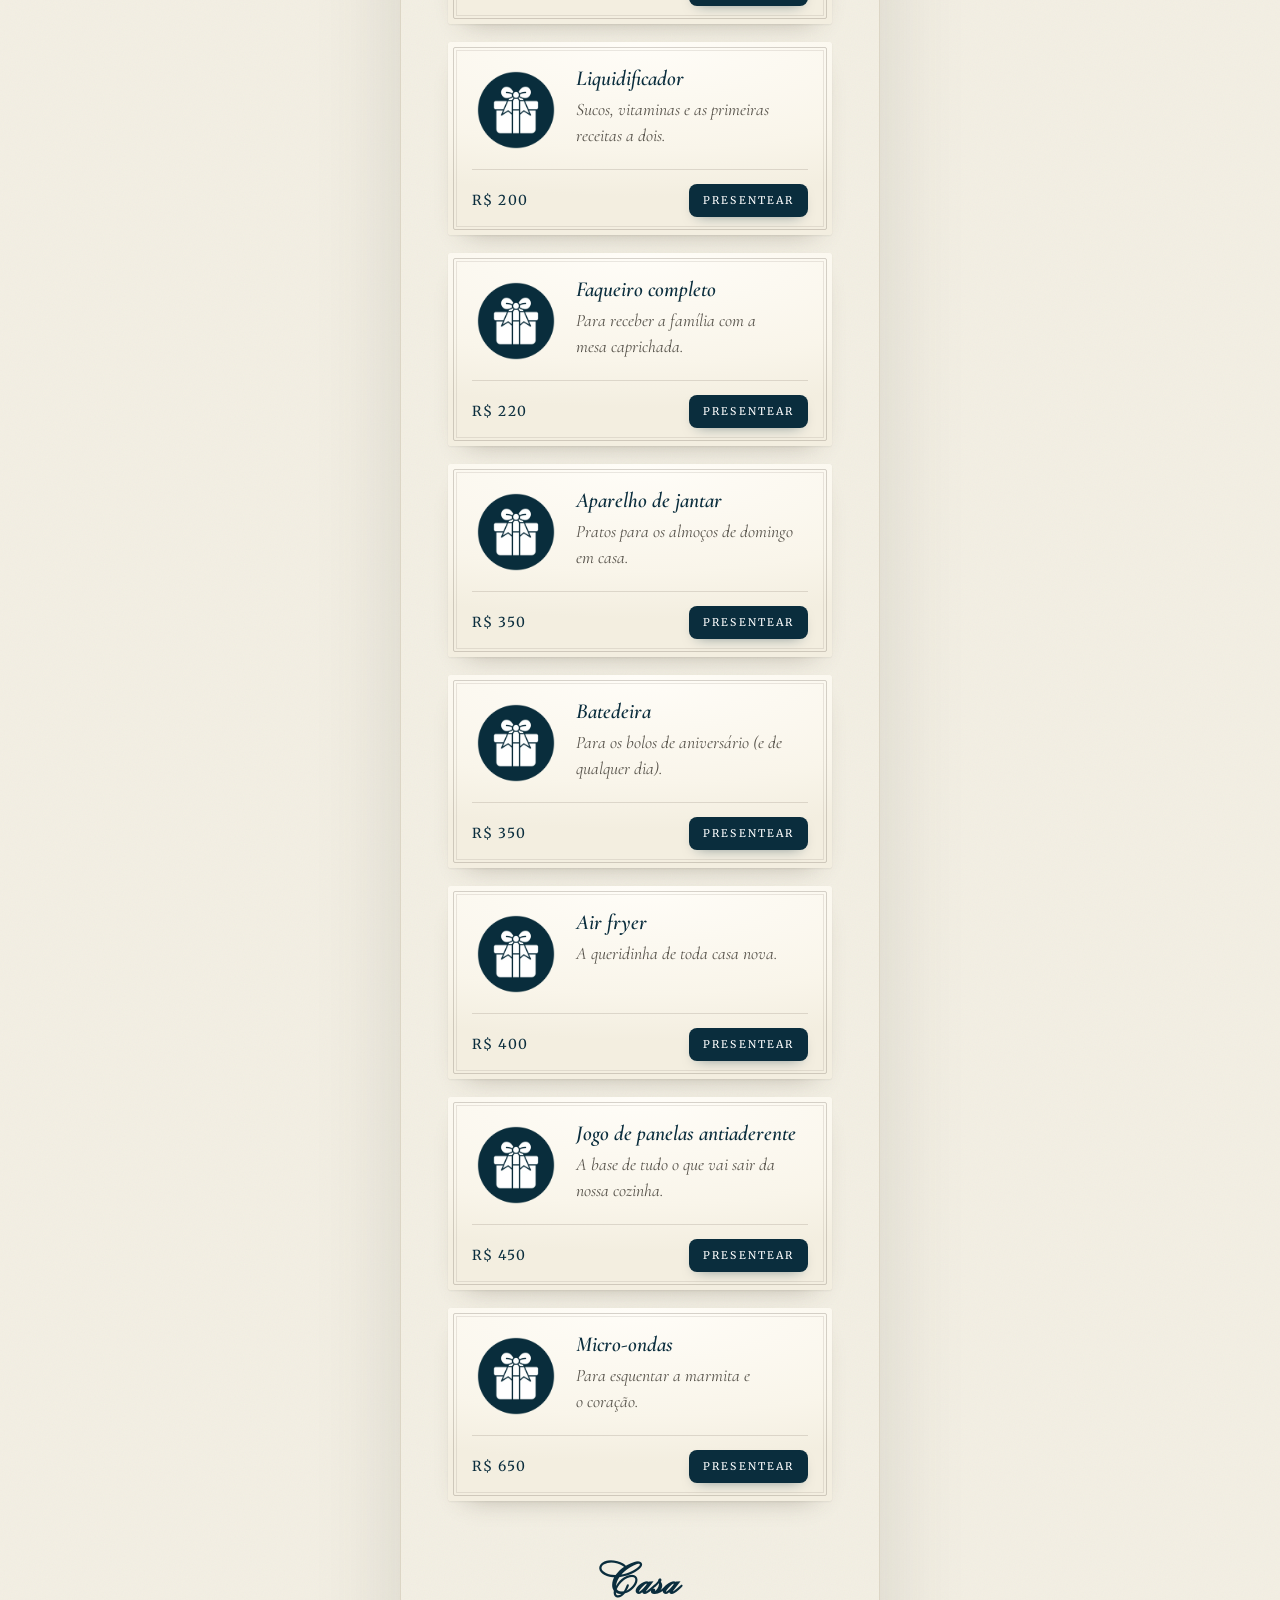
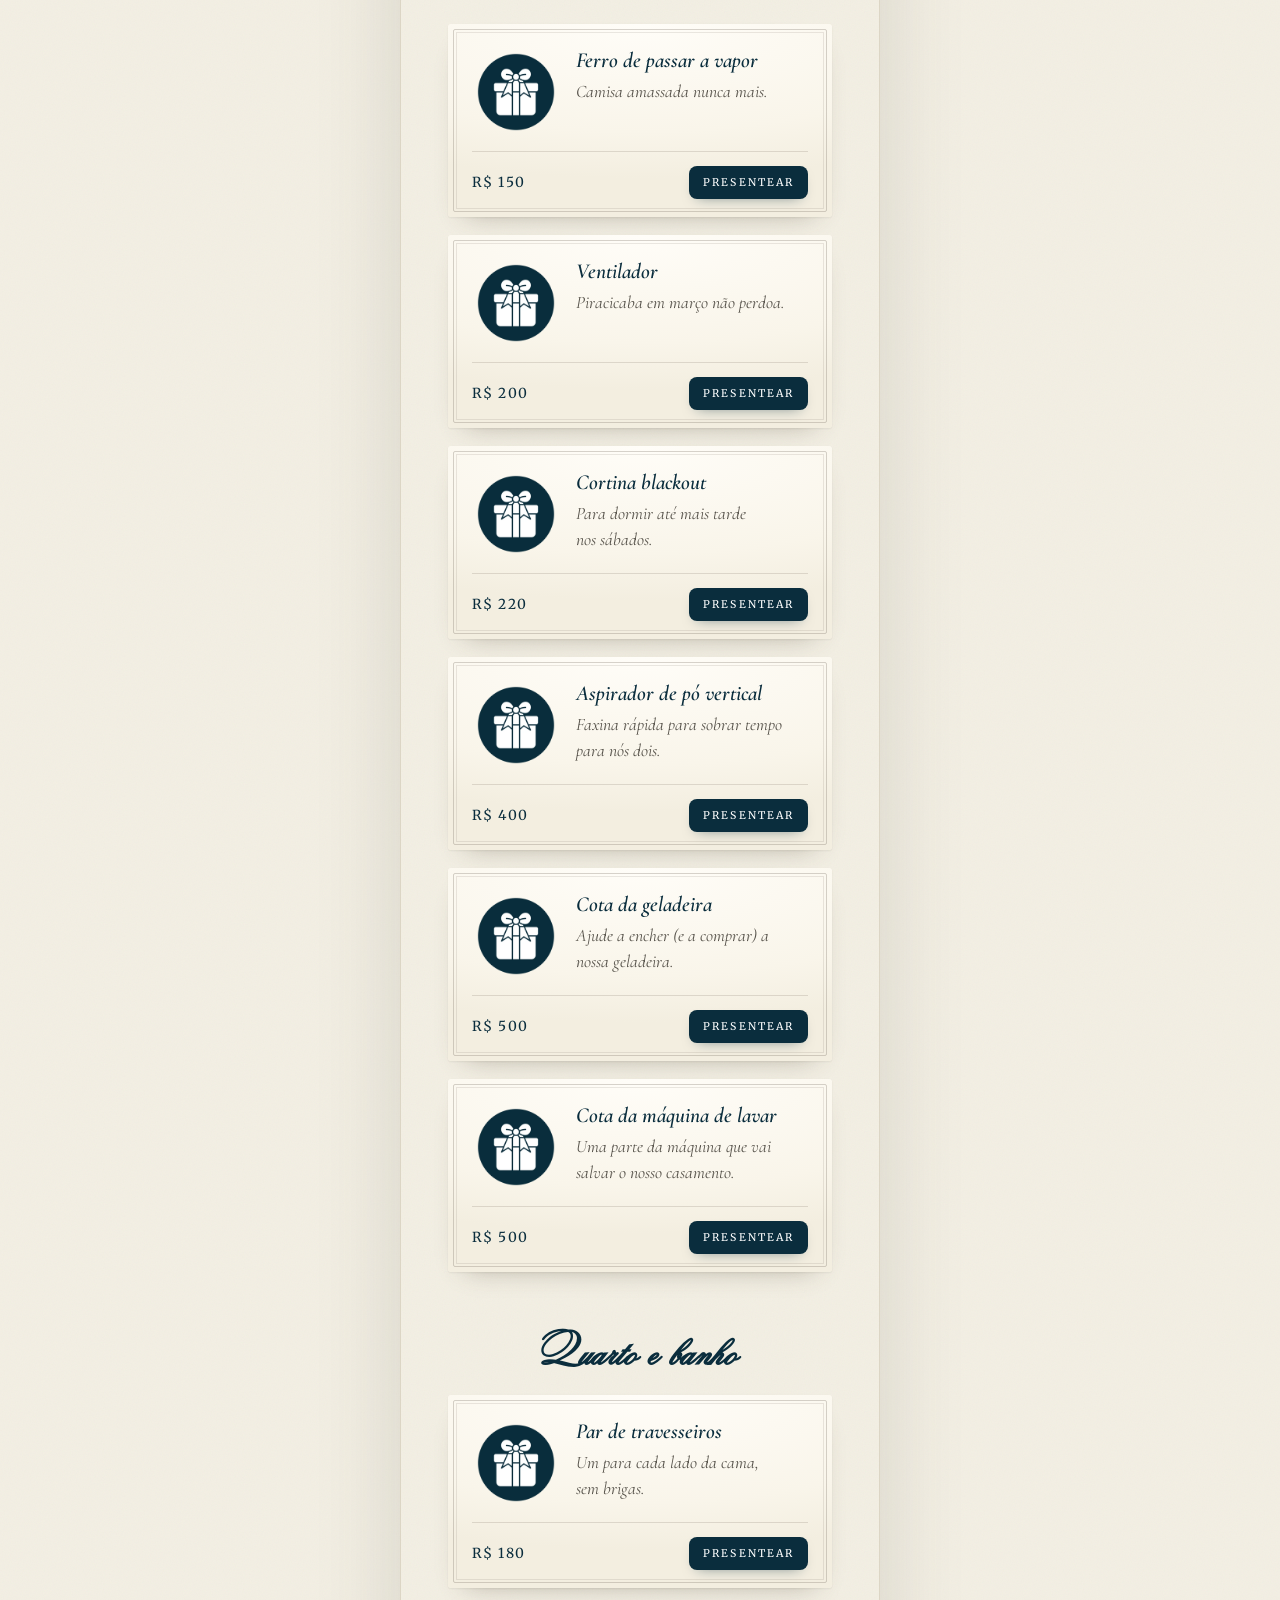
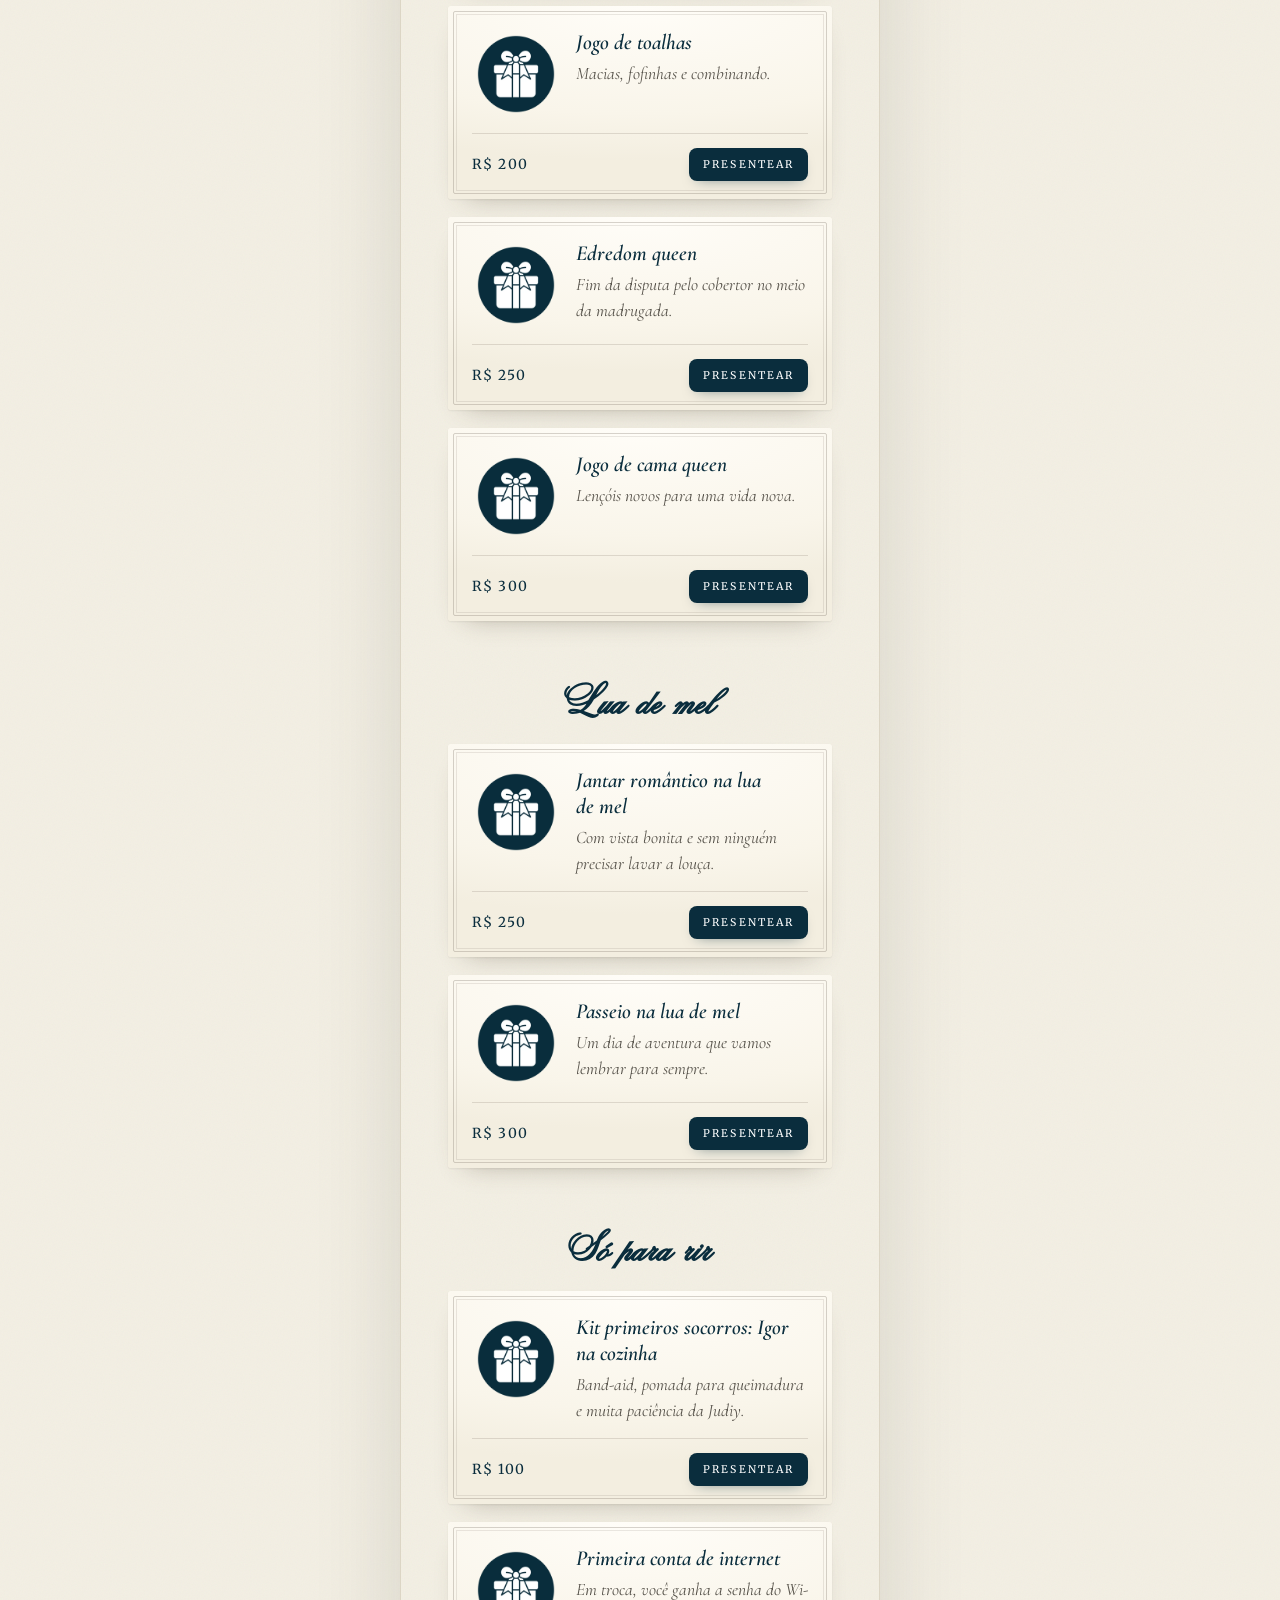
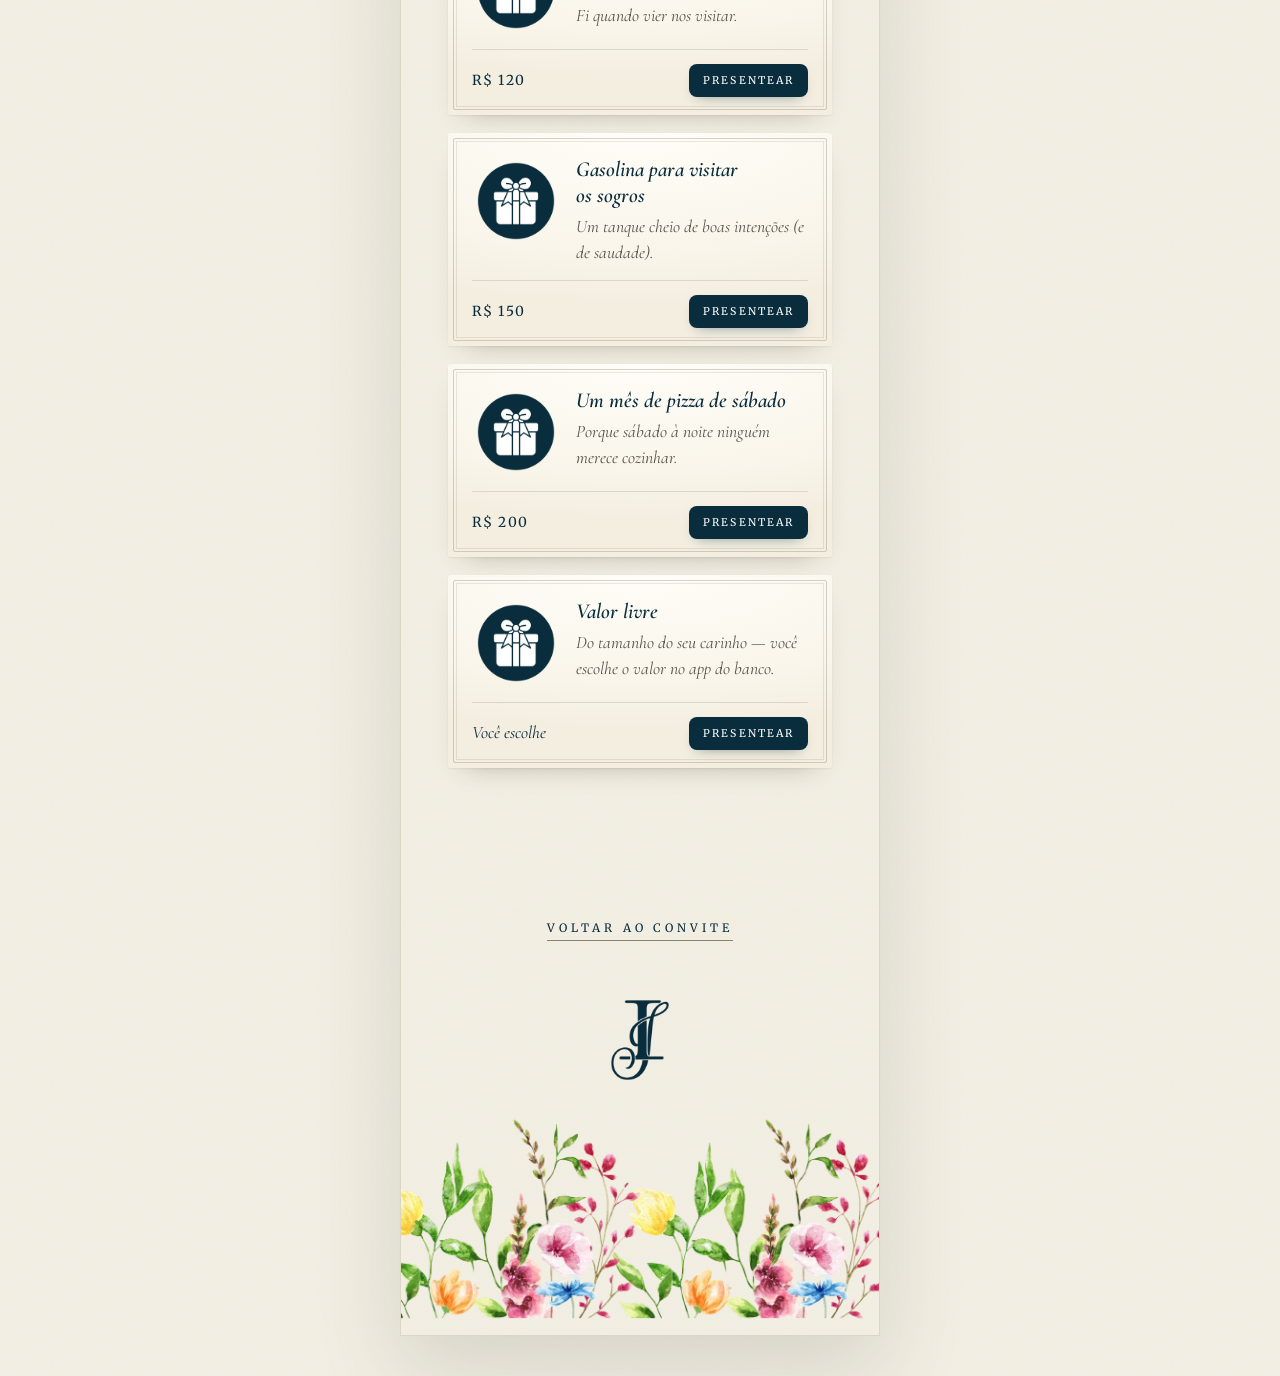
==== commit ceb135ab: "Invite-only access: personal-invitation lock without a valid code js/access.js runs in <head> on bot" ====
--- a/presentes.html
+++ b/presentes.html
@@ -5,6 +5,11 @@
   <meta name="viewport" content="width=device-width, initial-scale=1" />
   <title>Judiy &amp; Igor · Lista de Presentes</title>
   <meta name="description" content="Lista de presentes de Judiy & Igor — presenteie os noivos via PIX." />
+  <meta name="robots" content="noindex, nofollow" />
+
+  <!-- Só entra quem tem o link do convite (antes de a página aparecer) -->
+  <script src="js/config.js"></script>
+  <script src="js/access.js"></script>
   <link rel="icon" href="favicon.svg" type="image/svg+xml" />
 
   <!-- Fonts -->
@@ -77,7 +82,6 @@
   </dialog>
 
   <!-- Scripts -->
-  <script src="js/config.js"></script>
   <script src="js/vendor/qrcode.js"></script>
   <script src="js/presentes.js"></script>
   <script src="js/reveal.js"></script>
--- a/css/styles.css
+++ b/css/styles.css
@@ -744,3 +744,42 @@
 @media (prefers-reduced-motion: reduce) {
   .modal[open] { animation: none; }
 }
+
+/* ============================================================
+   Acesso só com o link do convite (js/access.js)
+   ============================================================ */
+/* enquanto o código é conferido, a página não aparece
+   (no index o envelope já cobre tudo; aqui vale p/ presentes.html) */
+html.access-check .page { visibility: hidden; }
+html.access-denied body { overflow: hidden; }
+
+/* tela "convite pessoal": mesmo fundo do envelope (.gate), por cima de tudo */
+.lock { z-index: 110; transition: none; }
+.lock__text {
+  max-width: 28ch;
+  margin-top: 0.4rem;
+  font-style: italic;
+  font-size: 1.22rem;
+  line-height: 1.5;
+  color: #e6e1d5;
+}
+.lock__btn {
+  margin-top: 0.6rem;
+  padding: 0.9em 1.8em;
+  font-family: var(--font-caps);
+  font-size: var(--fs-caps);
+  letter-spacing: 0.06em;
+  color: #f5f2ea;
+  border: 1px solid rgba(245, 242, 234, 0.55);
+  border-radius: 10px;
+  transition: background-color 0.3s var(--ease), border-color 0.3s var(--ease);
+}
+.lock__btn:hover,
+.lock__btn:focus-visible {
+  color: #f5f2ea;
+  background: rgba(245, 242, 234, 0.08);
+  border-color: #f5f2ea;
+}
+
+/* envelope esperando a conferência do código */
+.gate.is-waiting .envelope { cursor: progress; }
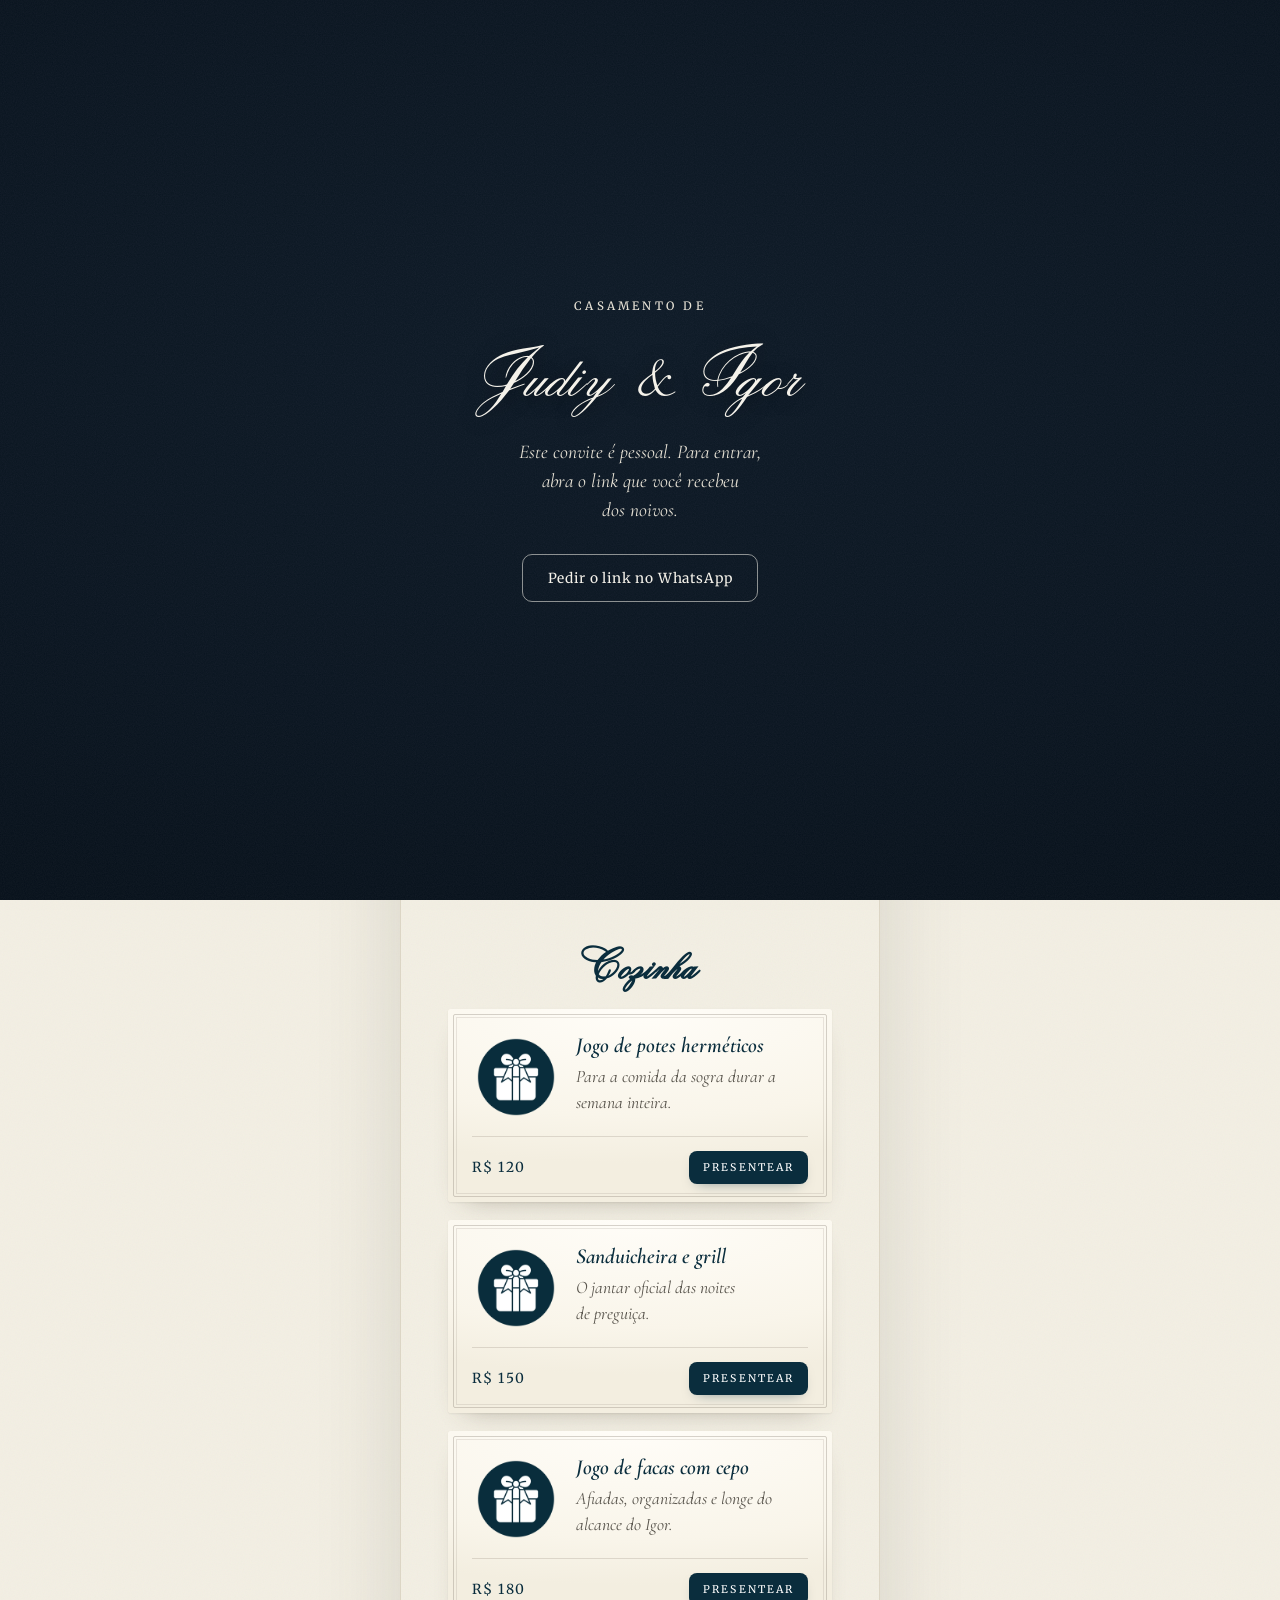
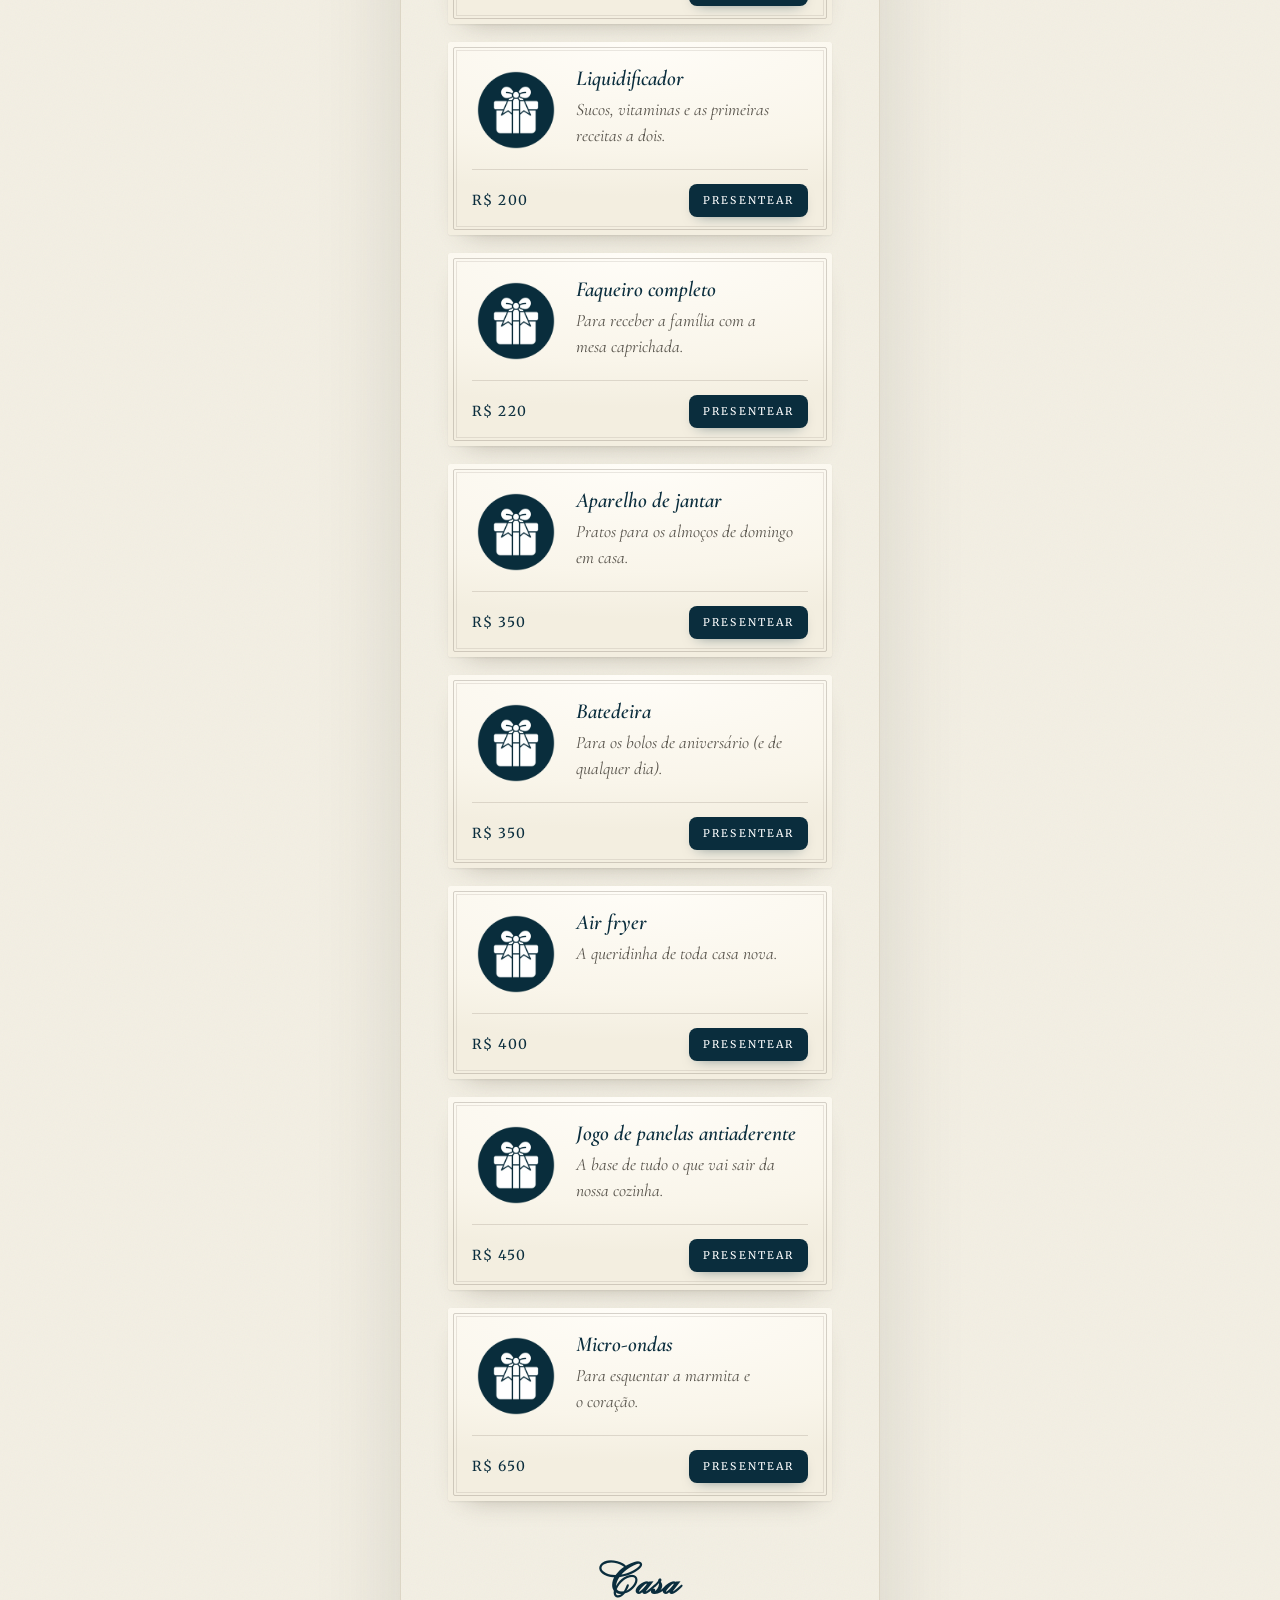
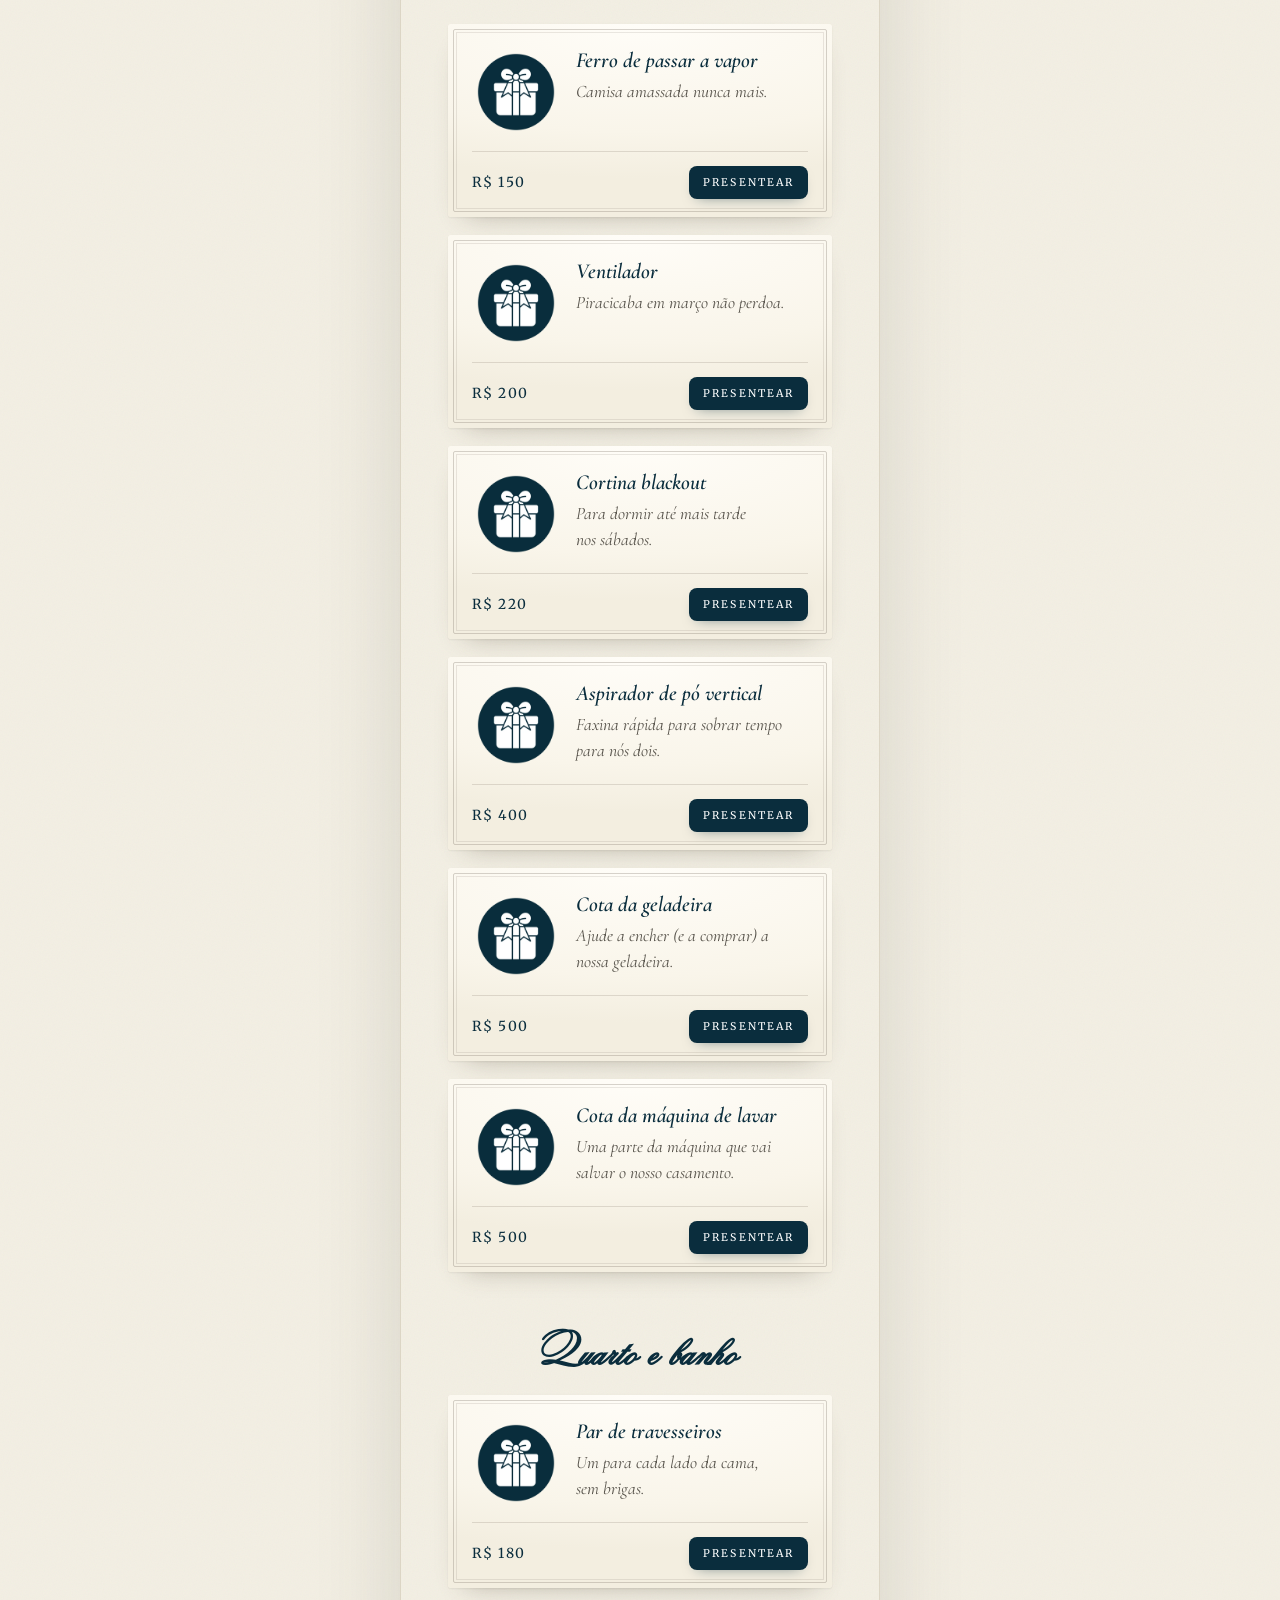
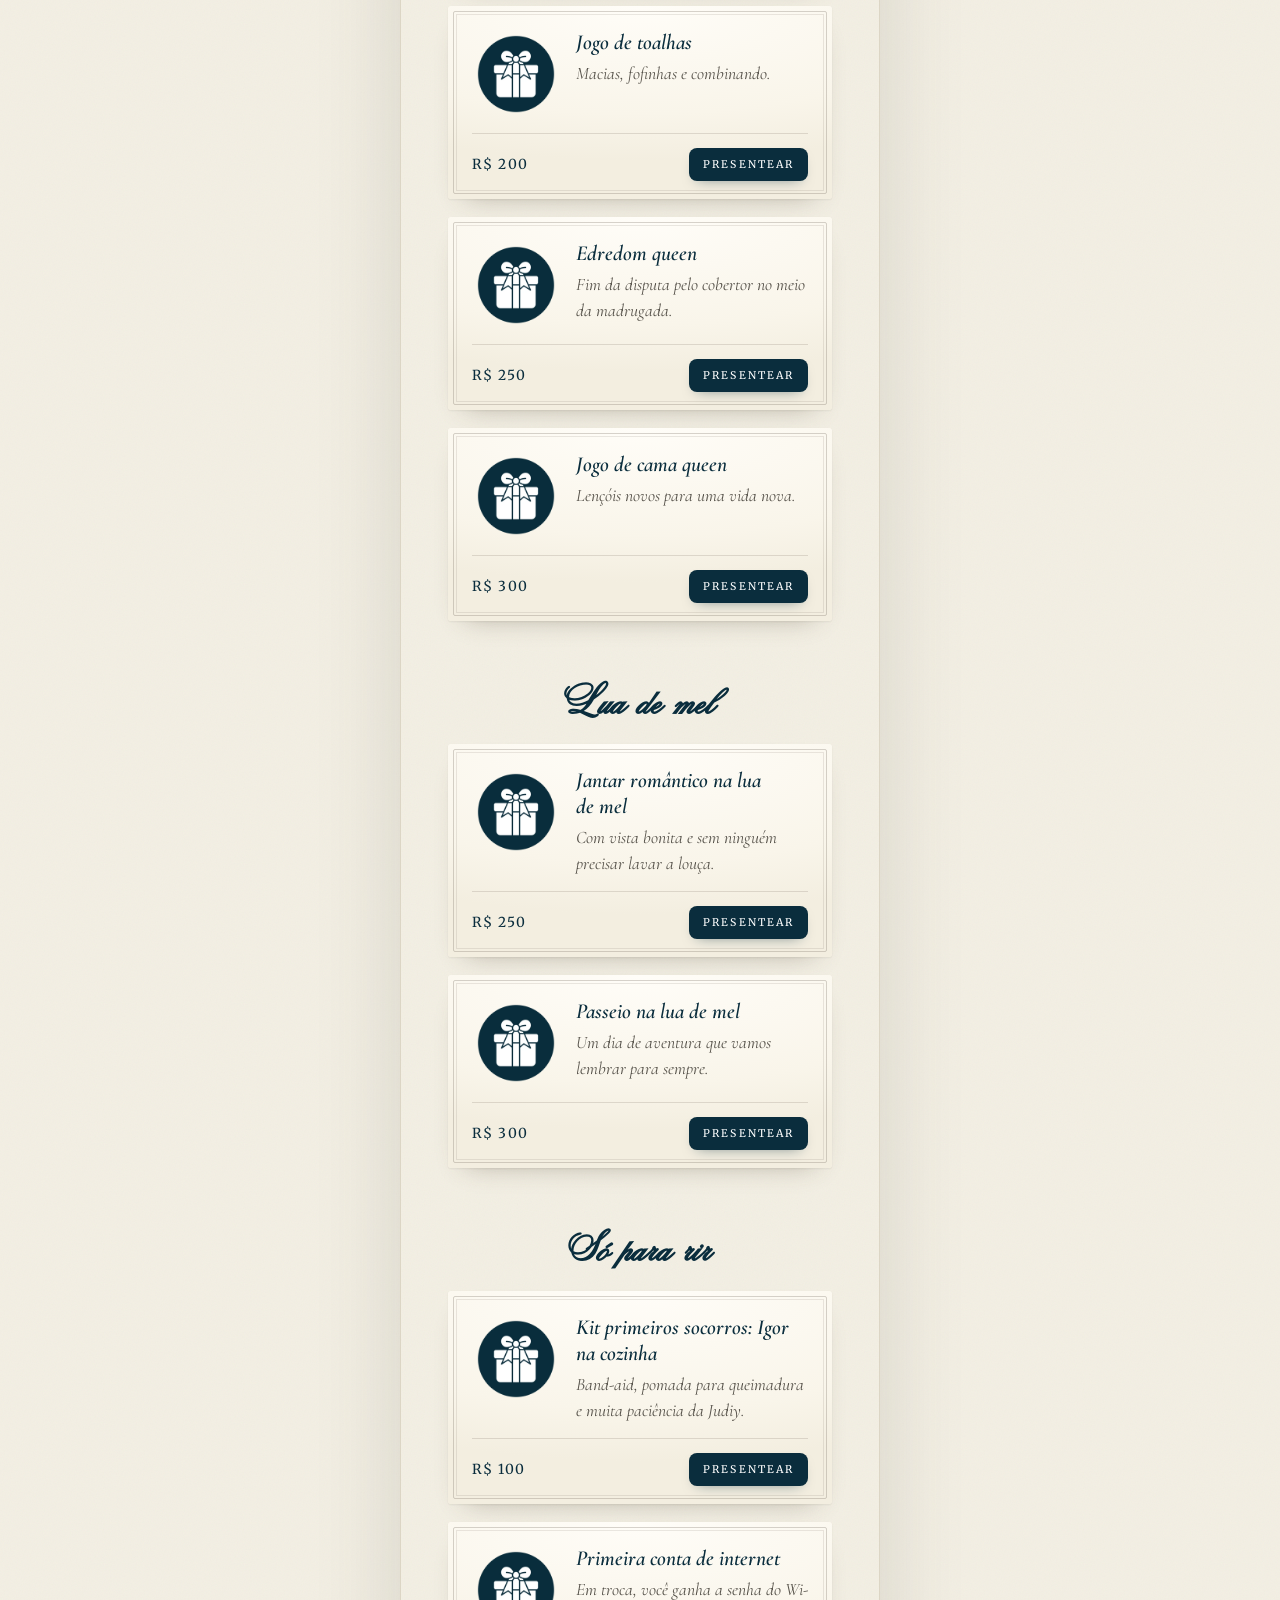
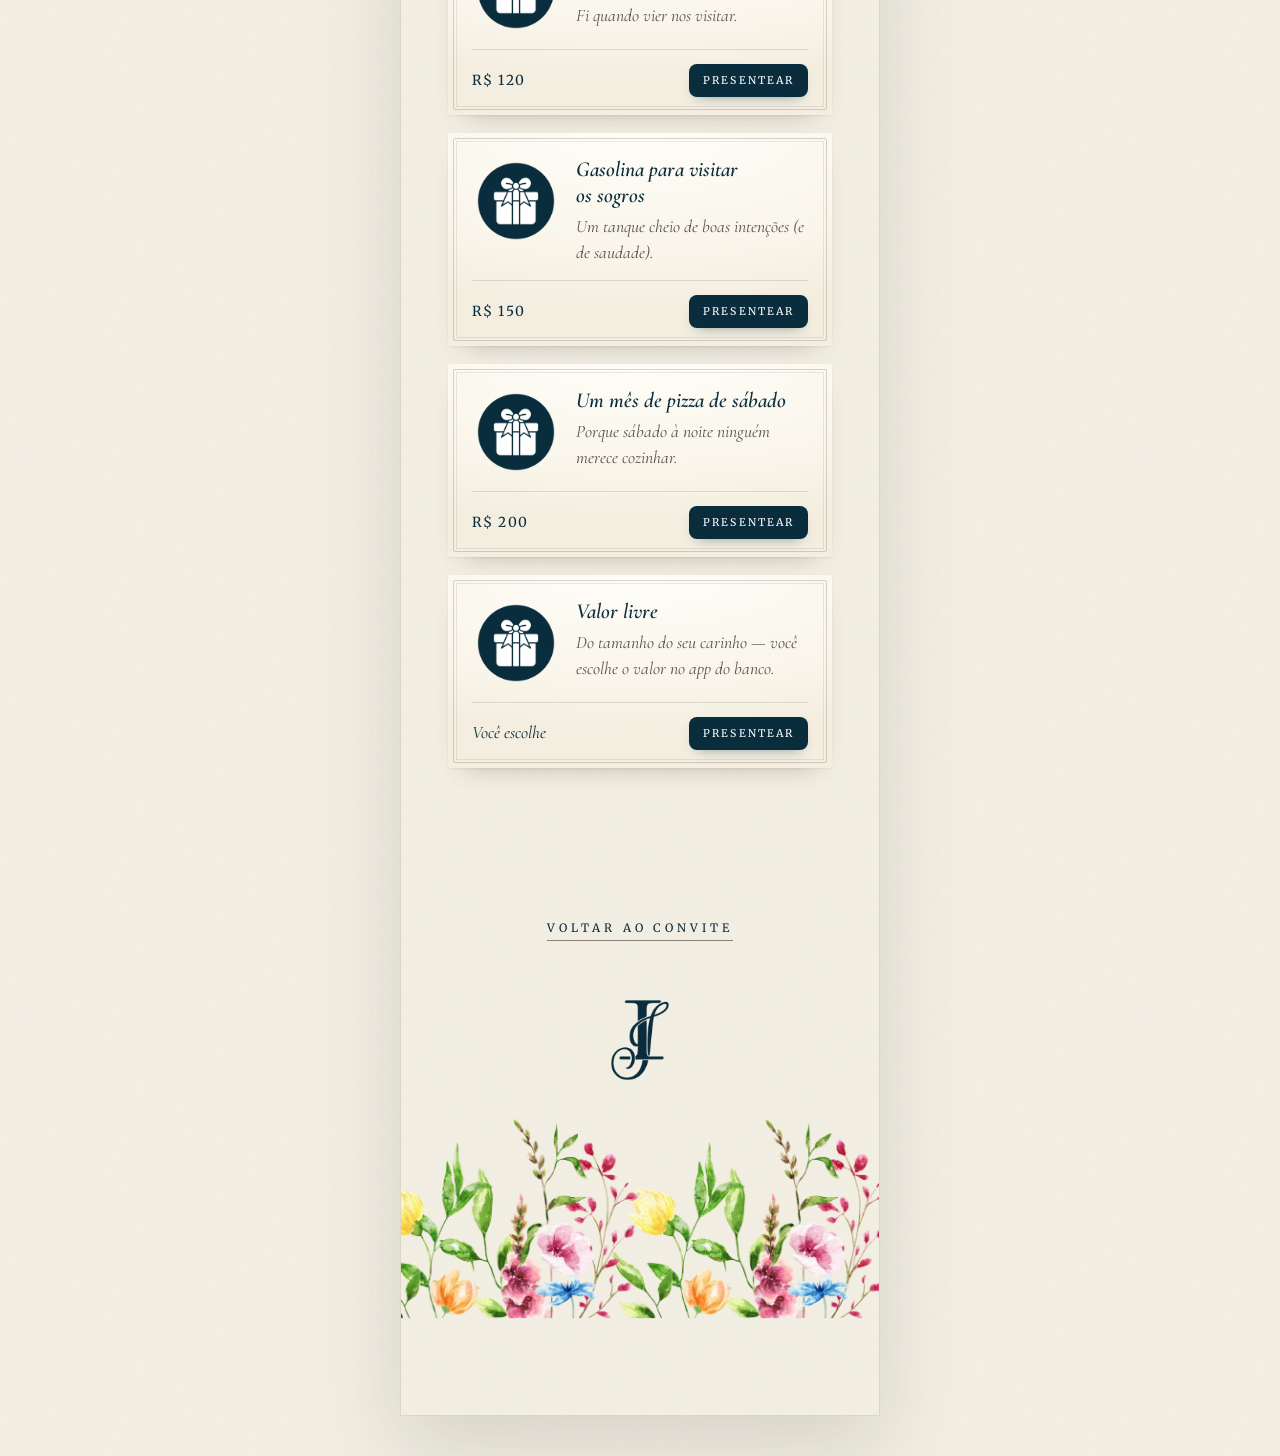
==== commit 0f301dad: "Preload Citadel Script with font-display: block to stop the font swap flash Drop the unused Pinyon S" ====
--- a/presentes.html
+++ b/presentes.html
@@ -12,10 +12,11 @@
   <script src="js/access.js"></script>
   <link rel="icon" href="favicon.svg" type="image/svg+xml" />
 
-  <!-- Fonts -->
+  <!-- Fonts (Citadel em preload: chega junto com o HTML, sem “piscar” a fonte reserva) -->
+  <link rel="preload" href="assets/fonts/citadel-script.otf" as="font" type="font/otf" crossorigin />
   <link rel="preconnect" href="https://fonts.googleapis.com" />
   <link rel="preconnect" href="https://fonts.gstatic.com" crossorigin />
-  <link href="https://fonts.googleapis.com/css2?family=Cormorant+Garamond:ital,wght@0,400;0,500;0,600;1,400;1,500;1,700&family=Merriweather:wght@300;400;700&family=Pinyon+Script&display=swap" rel="stylesheet" />
+  <link href="https://fonts.googleapis.com/css2?family=Cormorant+Garamond:ital,wght@0,400;0,500;0,600;1,400;1,500;1,700&family=Merriweather:wght@300;400;700&display=swap" rel="stylesheet" />
 
   <!-- Styles -->
   <link rel="stylesheet" href="css/reset.css" />
--- a/css/tokens.css
+++ b/css/tokens.css
@@ -3,15 +3,13 @@
    ============================================================ */
 
 /* Citadel Script — fonte premium (uso pessoal), auto-hospedada.
-   Coloque o arquivo em assets/fonts/. Enquanto não existir, cai no fallback (Pinyon Script). */
+   Pré-carregada no <head> do index.html e presentes.html. */
 @font-face {
   font-family: "Citadel Script";
-  src: url("../assets/fonts/citadel-script.otf") format("opentype"),
-       url("../assets/fonts/citadel-script.woff2") format("woff2"),
-       url("../assets/fonts/citadel-script.ttf") format("truetype");
+  src: url("../assets/fonts/citadel-script.otf") format("opentype");
   font-weight: 400;
   font-style: normal;
-  font-display: swap;
+  font-display: block; /* espera a fonte (até ~3s) em vez de mostrar a reserva e trocar */
 }
 
 :root {
@@ -37,8 +35,8 @@
   --silver-hi: #f4f4f2;
 
   /* ---- Tipografia (3 famílias: script + serifa + serifa caps) ---- */
-  --font-script: "Citadel Script", "Pinyon Script", cursive;
-  --font-calli: "Citadel Script", "Pinyon Script", cursive;
+  --font-script: "Citadel Script", cursive;
+  --font-calli: "Citadel Script", cursive;
   --font-caps: "Merriweather", Georgia, serif;
   --font-body: "Cormorant Garamond", "EB Garamond", Georgia, serif;
 
--- a/css/styles.css
+++ b/css/styles.css
@@ -491,11 +491,12 @@
 }
 .details__text {
   font-family: var(--font-body);
-  font-size: 1.45rem;
+  /* sempre 2 linhas: a 1ª ("…saber para") não quebra, então a fonte
+     encolhe com a largura da tela para caber (~16em de texto) */
+  font-size: min(1.45rem, calc((min(100vw, var(--page-max)) - 2 * var(--gutter)) / 17));
   line-height: 1.3;
   color: var(--paper);
 }
-.details__text em { font-style: italic; }
 
 /* ============================================================
    Our Story
@@ -545,11 +546,27 @@
 /* ============================================================
    Date & Location
    ============================================================ */
-.dateloc { gap: 1.4rem; }
+/* faixa azul com letras claras (como "Os Detalhes" e "Nossa história") */
+.dateloc {
+  gap: 1.4rem;
+  background: var(--ink);
+  color: var(--paper);
+}
+.dateloc .script-title,
+.dateloc .info-lead,
+.dateloc .info-body { color: var(--paper); }
 .dateloc__title { margin-bottom: 0.6rem; }
 .info-block { display: flex; flex-direction: column; gap: 0.35rem; }
-/* data e nome do local em negrito (sem os rótulos "Data"/"Local") */
-.dateloc .info-lead { font-weight: 700; }
+/* largura total: sem isso o bloco encolhe ao texto e o Safari quebrava
+   "Endereço: Rua / Humberto Venturini, 620" mesmo com espaço sobrando */
+.dateloc .info-block { width: 100%; }
+/* endereço numa linha; se a tela for estreita demais, quebra só no " – " */
+.nowrap { white-space: nowrap; }
+/* só a data em negrito, e maior que o nome do local */
+.dateloc .dateloc__date {
+  font-weight: 700;
+  font-size: 1.7rem;
+}
 .dateloc__photo {
   width: min(84%, 300px);
   height: auto;
@@ -557,8 +574,10 @@
 }
 /* ícone da capela: silhueta, bem menor que a antiga moldura com foto */
 .dateloc__photo--capela {
-  width: min(40%, 150px);
-  margin-top: 1rem;
+  width: min(28%, 105px);
+  margin-top: 0;
+  /* silhueta azul (PNG transparente) → cor de papel sobre o fundo azul */
+  filter: brightness(0) invert(95%) sepia(10%);
 }
 .dateloc__maplink {
   display: inline-block;
@@ -577,7 +596,11 @@
   color: var(--ink);
   border-color: var(--ink);
 }
-
+/* margem negativa compensa o gap de 1.4rem da seção: fica a ~0.6rem do endereço */
+.dateloc .dateloc__maplink { color: var(--paper); border-color: var(--sage-soft); margin-top: -0.8rem; }
+.dateloc .dateloc__maplink:hover,
+.dateloc .dateloc__maplink:focus-visible { color: #fff; border-color: #fff; }
+.dateloc__rsvp { margin-top: 1.6rem; }
 /* ============================================================
    Timeline
    ============================================================ */
@@ -632,7 +655,6 @@
 /* ============================================================
    RSVP
    ============================================================ */
-.rsvp { padding-bottom: 1rem; }
 .btn--solid {
   font-size: var(--fs-caps);
   letter-spacing: 0.08em;
@@ -653,6 +675,23 @@
   transform: translateY(-1px);
   box-shadow: 0 10px 22px -10px rgba(10, 45, 61, 0.6);
 }
+/* variante clara (sobre fundo azul) e maior */
+.btn--light {
+  color: var(--ink);
+  background: var(--paper);
+  box-shadow: 0 8px 22px -10px rgba(0, 0, 0, 0.55);
+}
+.btn--light:hover,
+.btn--light:focus-visible {
+  color: var(--ink);
+  background: #fffdf8;
+  box-shadow: 0 12px 26px -10px rgba(0, 0, 0, 0.6);
+}
+.btn--lg {
+  font-size: 1.05rem;
+  padding: 0.75em 1.8em;
+  border-radius: 10px;
+}
 
 /* ============================================================
    Logo final + flores do rodapé (depois de "Nossa história")
